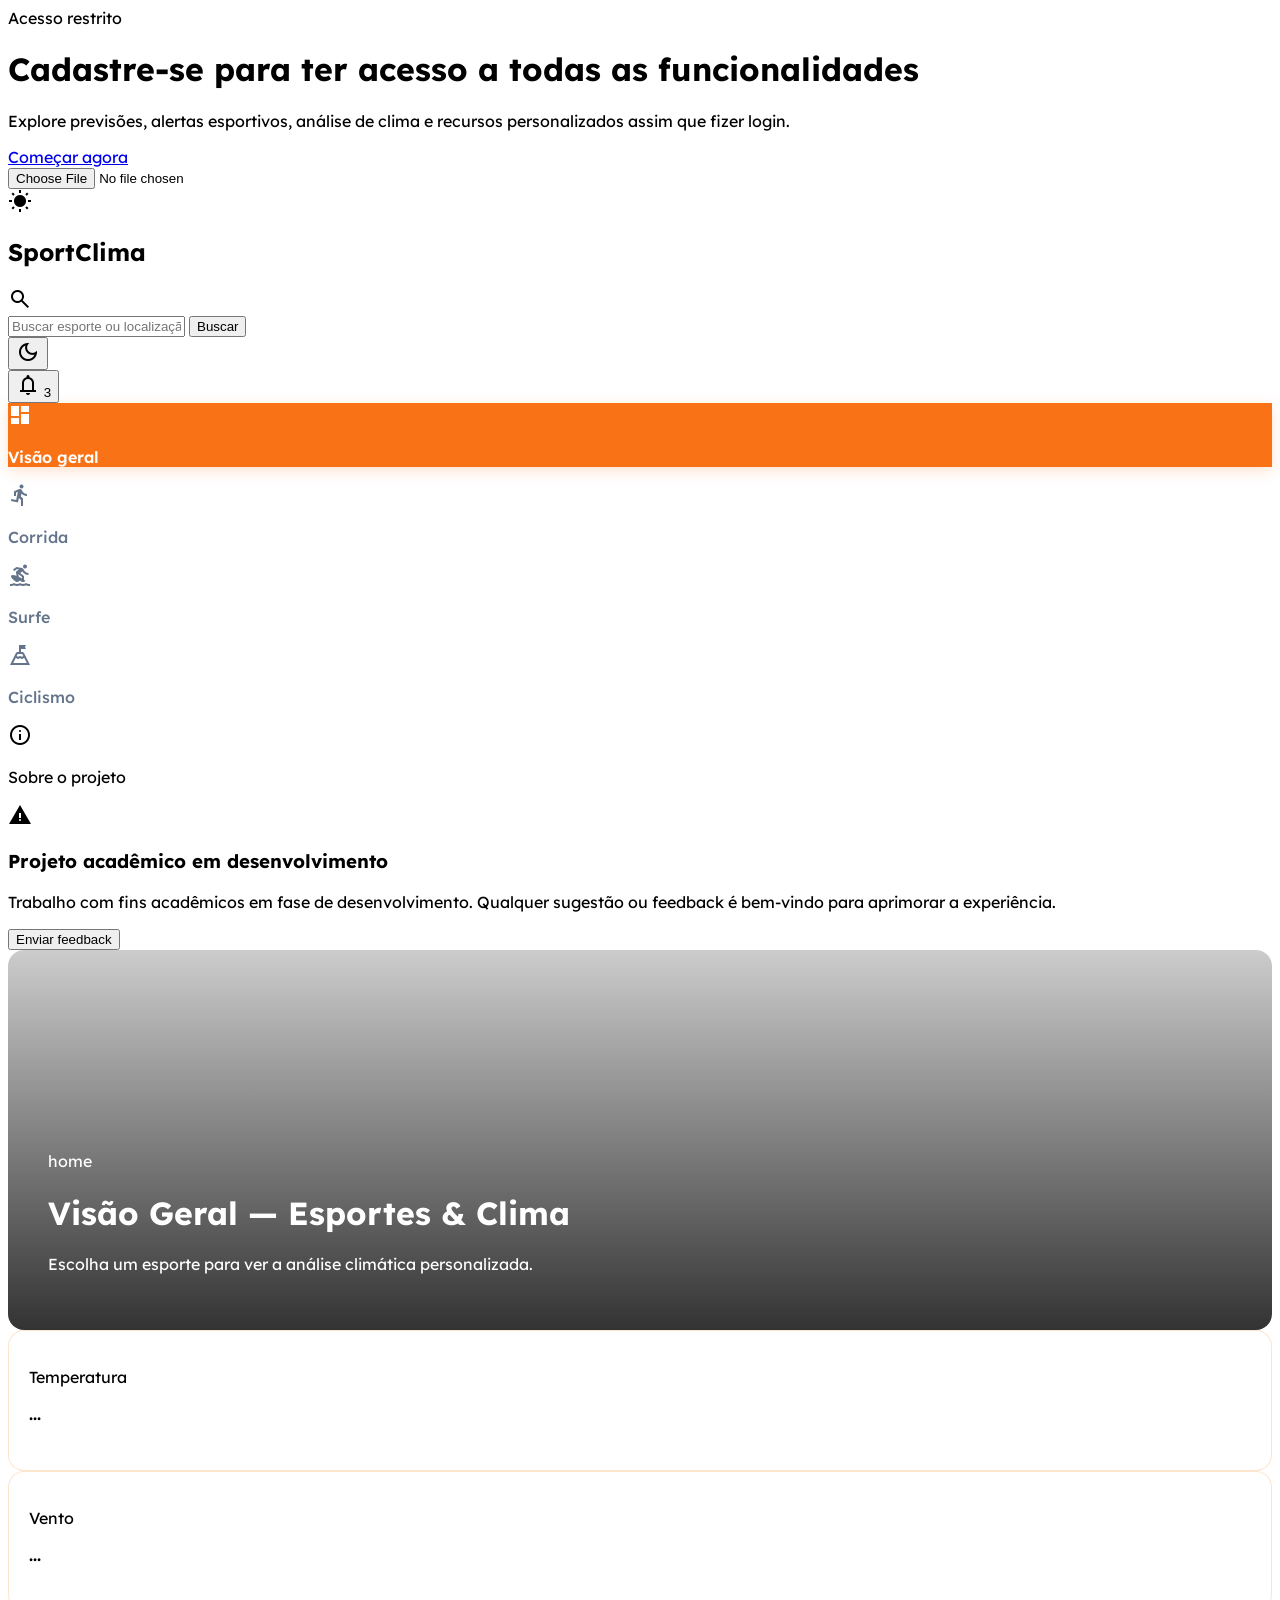
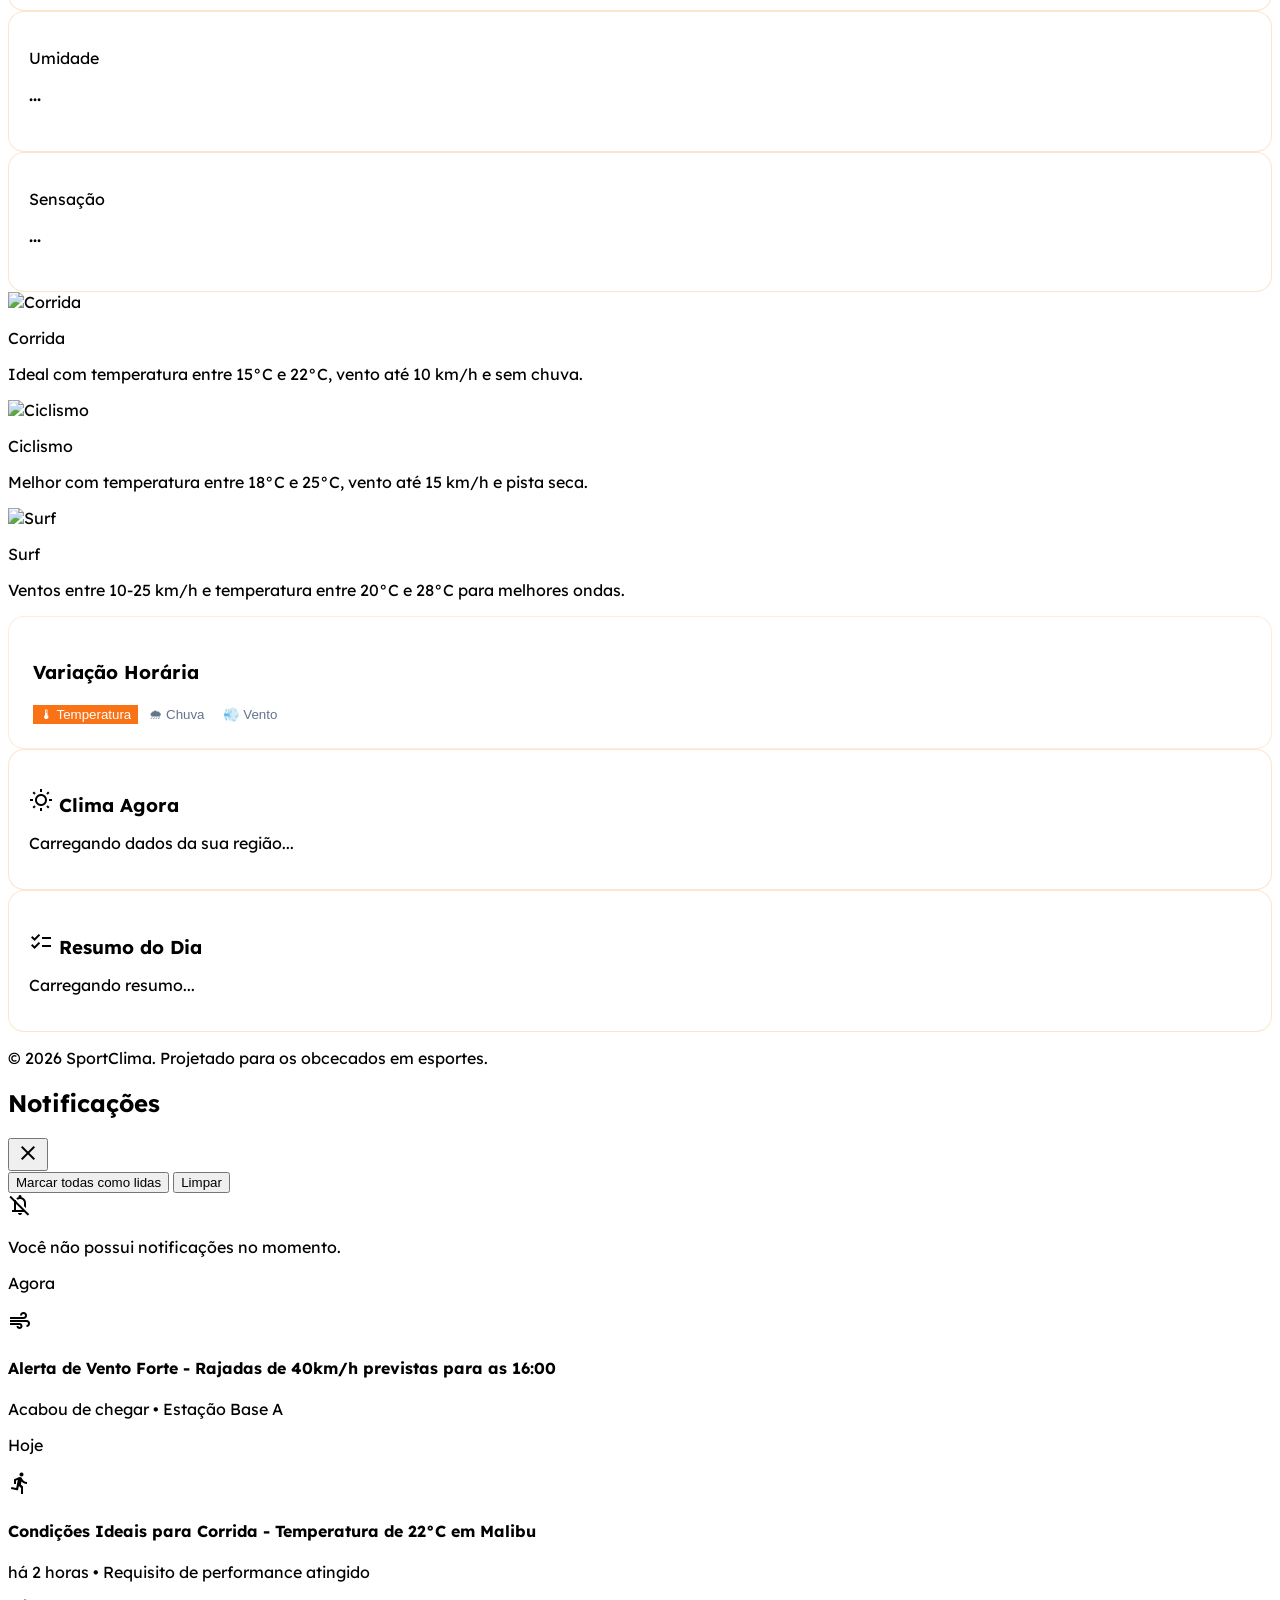
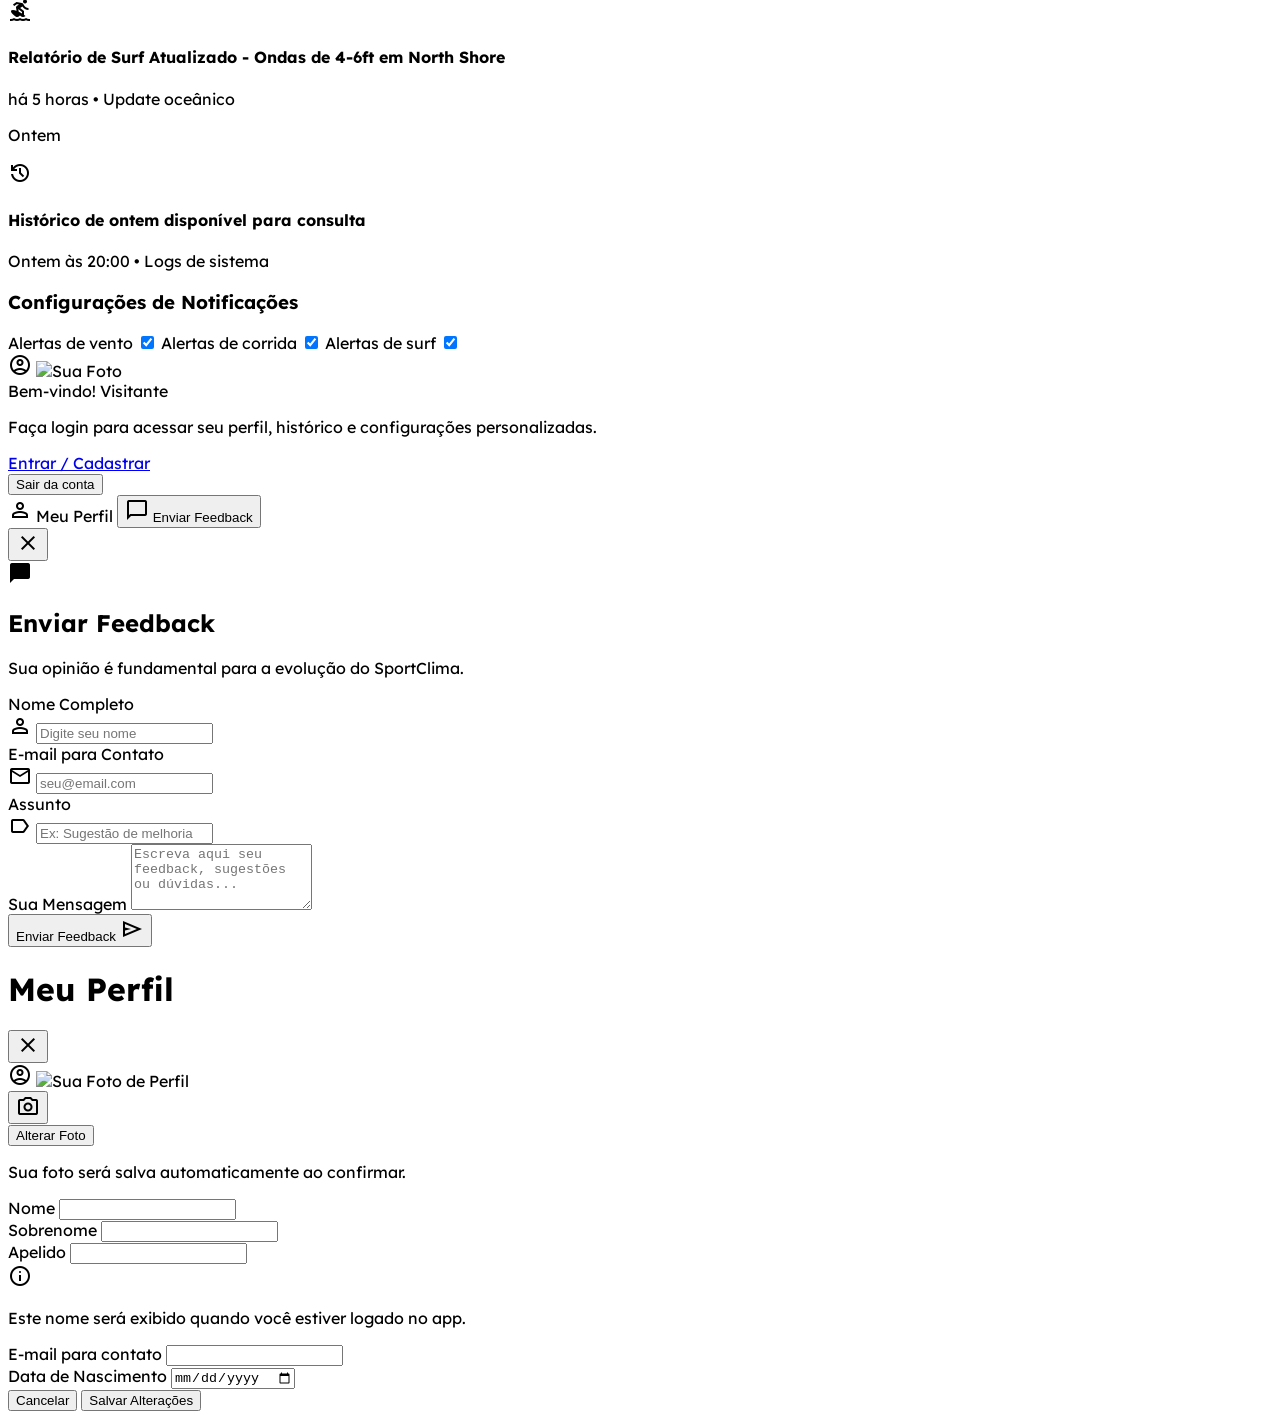
==== index.html @ f6900e20 "2.5.3 - Bug fix" ====
<!DOCTYPE html>
<html lang="pt-br">

<head>

    <!-- Favicon (best practice multi-format support) -->
    <link rel="icon" type="image/png" href="assets/favicon.png">

    <script>
        (function () {
            const savedTheme = localStorage.getItem('theme');
            if (savedTheme === 'dark') {
                document.documentElement.classList.add('dark');
                document.documentElement.classList.remove('light');
            } else {
                document.documentElement.classList.add('light');
                document.documentElement.classList.remove('dark');
            }
        })();
    </script>
    <meta charset="utf-8" />
    <meta content="width=device-width, initial-scale=1.0" name="viewport" />
    <title>Dashboard SportClima</title>

    <script src="https://cdn.tailwindcss.com?plugins=forms,container-queries"></script>
    <script type="text/javascript" src="https://cdn.jsdelivr.net/npm/@emailjs/browser@4/dist/email.min.js"></script>

    <link rel="stylesheet" href="css/styles.css">
    <link href="https://fonts.googleapis.com/css2?family=Lexend:wght@300;400;500;600;700;800&display=swap"
        rel="stylesheet" />
    <link href="https://fonts.googleapis.com/css2?family=Material+Symbols+Outlined:wght,FILL@100..700,0..1&display=swap"
        rel="stylesheet" />

    <script>
        tailwind.config = {
            darkMode: 'class',
            theme: {
                extend: {
                    colors: {
                        'primary': '#f27f0d',
                        'background': '#f8f7f5',
                        'on-background': '#241912',
                        'surface-1': '#121212',
                        'surface-2': '#1c1c1c',
                        'surface-3': '#252525',
                        'outline': '#8a7263',
                        'outline-variant': '#ddc1af',
                        'surface-container-low': '#f8f7f5',
                        'on-surface-variant': '#564335',
                    },
                    fontFamily: {
                        'lexend': ['Lexend', 'sans-serif'],
                    }
                }
            }
        }
    </script>
</head>

<body class="bg-background dark:bg-surface-1 text-slate-900 dark:text-slate-100 min-h-screen">
    <div id="loginPromptOverlay" class="hidden fixed inset-0 z-[150] flex items-center justify-center bg-slate-950/55 backdrop-blur-xl px-4 py-8">
        <div class="w-full max-w-xl rounded-[32px] border border-white/10 bg-white/90 dark:bg-slate-900/90 p-8 shadow-2xl shadow-slate-950/30 text-center backdrop-brightness-100">
            <div class="mb-4 inline-flex items-center gap-2 rounded-full bg-primary/10 text-primary px-4 py-2 text-xs uppercase tracking-[0.3em] font-bold">
                Acesso restrito
            </div>
            <h1 class="text-3xl md:text-4xl font-black text-slate-950 dark:text-white mb-4">Cadastre-se para ter acesso a todas as funcionalidades</h1>
            <p class="text-sm md:text-base text-slate-600 dark:text-slate-300 mb-8 leading-relaxed">Explore previsões, alertas esportivos, análise de clima e recursos personalizados assim que fizer login.</p>
            <a href="login.html" class="inline-flex items-center justify-center gap-2 rounded-full bg-primary px-8 py-4 text-sm font-bold text-white shadow-lg shadow-orange-500/20 hover:bg-orange-600 transition-all">Começar agora</a>
        </div>
    </div>
    <input type="file" id="inputFotoPerfil" accept="image/*" class="hidden" onchange="processarNovaFoto(this)">
    <div class="layout-container flex h-full grow flex-col">

        <header
            class="flex items-center justify-between whitespace-nowrap border-b border-primary/10 dark:border-primary/5 px-6 md:px-10 py-3 bg-background-light/80 dark:bg-surface-1/90 backdrop-blur-md sticky top-0 z-50">

            <div class="flex items-center gap-8">
                <div class="flex items-center gap-4 text-primary">
                    <div class="size-8 flex items-center justify-center bg-primary/10 dark:bg-primary/15 rounded-lg">
                        <span class="material-symbols-outlined filled">wb_sunny</span>
                    </div>
                    <h2 class="text-slate-900 dark:text-slate-100 text-lg font-bold">SportClima</h2>
                </div>
            </div>

            <div class="flex flex-1 justify-end gap-4 md:gap-6 items-center">

                <label class="hidden sm:flex flex-col min-w-40 !h-10 max-w-64 relative">
                    <div class="flex w-full flex-1 items-stretch rounded-xl h-full">
                        <div
                            class="text-primary flex bg-primary/5 dark:bg-primary/10 items-center justify-center pl-4 rounded-l-xl">
                            <span class="material-symbols-outlined text-[20px]">search</span>
                        </div>
                        <input
                            class="form-input flex w-full min-w-0 flex-1 rounded-r-xl bg-primary/5 dark:bg-primary/10 dark:text-slate-100 dark:placeholder:text-slate-500 h-full px-4 pl-2 text-sm placeholder:text-slate-400"
                           id="inputCidade" placeholder="Buscar esporte ou localização..." />
                        <button id="btnBuscarCidade" class="px-4 bg-primary text-white text-sm font-bold rounded-r-xl hover:bg-orange-600 transition-colors">
                            Buscar
                         </button>
                    </div>
                    <div id="suggestions" class="absolute top-full left-0 right-0 bg-white dark:bg-surface-1 border border-slate-200 dark:border-surface-3 rounded-xl shadow-lg mt-1 hidden z-50 max-h-60 overflow-y-auto">
                        <!-- Sugestões de cidades próximas aparecerão aqui -->
                    </div>
                </label>

                <button id="dark-mode-toggle"
                    class="p-2 rounded-full hover:bg-primary/10 dark:hover:bg-surface-3 transition-colors flex items-center justify-center"
                    aria-label="Alternar tema claro/escuro">
                    <span id="dark-icon"
                        class="material-symbols-outlined text-slate-500 dark:text-slate-400">dark_mode</span>
                </button>

                <div class="flex items-center gap-3">

                    <button id="notificationBtn"
                        class="relative p-1.5 rounded-full hover:bg-primary/10 dark:hover:bg-surface-3 transition-colors cursor-pointer">
                        <span class="material-symbols-outlined text-slate-500 dark:text-slate-400"
                            style="pointer-events:none">notifications</span>
                        <span id="notifBadge"
                            class="absolute -top-0.5 -right-0.5 flex h-4 w-4 items-center justify-center rounded-full bg-red-500 text-[10px] text-white font-bold">3</span>
                    </button>

                    <div id="profileTrigger"
                        class="bg-center bg-no-repeat aspect-square bg-cover rounded-full size-10 border-2 border-primary/20 cursor-pointer"
                        style='background-image: url("https://lh3.googleusercontent.com/aida-public/[base64]");'>
                    </div>
                </div>
            </div>
        </header>

        <main class="flex flex-1 flex-col lg:flex-row gap-6 p-4 md:p-8 max-w-[1440px] mx-auto w-full">

            <aside class="w-full lg:w-64 flex flex-col gap-6">
                <div id="sidebarMenu" class="flex flex-col gap-2">

                    <div data-sport="home"
                        class="sport-btn-sidebar flex items-center gap-3 px-3 py-2.5 rounded-xl cursor-pointer transition-all duration-300 text-slate-500 dark:text-slate-400 hover:bg-primary/10 dark:hover:bg-surface-3 group">
                        <span class="material-symbols-outlined">dashboard</span>
                        <p class="text-sm font-medium">Visão geral</p>
                    </div>

                    <div data-sport="corrida"
                        class="sport-btn-sidebar flex items-center gap-3 px-3 py-2.5 rounded-xl cursor-pointer transition-all duration-300 text-slate-500 dark:text-slate-400 hover:bg-primary/10 dark:hover:bg-surface-3 group">
                        <span class="material-symbols-outlined group-hover:text-primary">directions_run</span>
                        <p class="text-sm font-medium">Corrida</p>
                    </div>

                    <div data-sport="surf"
                        class="sport-btn-sidebar flex items-center gap-3 px-3 py-2.5 rounded-xl cursor-pointer transition-all duration-300 text-slate-500 dark:text-slate-400 hover:bg-primary/10 dark:hover:bg-surface-3 group">
                        <span class="material-symbols-outlined group-hover:text-primary">surfing</span>
                        <p class="text-sm font-medium">Surfe</p>
                    </div>

                    <div data-sport="ciclismo"
                        class="sport-btn-sidebar flex items-center gap-3 px-3 py-2.5 rounded-xl cursor-pointer transition-all duration-300 text-slate-500 dark:text-slate-400 hover:bg-primary/10 dark:hover:bg-surface-3 group">
                        <span class="material-symbols-outlined group-hover:text-primary">mountain_flag</span>
                        <p class="text-sm font-medium">Ciclismo</p>
                    </div>

                    <div class="my-1 border-t border-slate-200 dark:border-surface-3"></div>

                    <div id="sobreProjetoBtn"
                        class="sobre-btn flex items-center gap-3 px-3 py-2.5 rounded-xl cursor-pointer transition-all duration-300 text-slate-500 dark:text-slate-400 hover:bg-primary/10 dark:hover:bg-surface-3 group">
                        <span class="material-symbols-outlined group-hover:text-primary">info</span>
                        <p class="text-sm font-medium">Sobre o projeto</p>
                    </div>
                </div>

                <div
                    class="rounded-xl p-5 bg-orange-50 dark:bg-primary/5 border border-primary/20 dark:border-primary/15">
                    <div class="flex items-center gap-2 mb-3 text-primary">
                        <span class="material-symbols-outlined filled text-[20px]">warning</span>
                        <h3 class="font-bold text-sm">Projeto acadêmico em desenvolvimento</h3>
                    </div>
                    <p class="text-xs text-slate-600 dark:text-slate-400 leading-relaxed">
                        Trabalho com fins acadêmicos em fase de desenvolvimento. Qualquer sugestão ou feedback é
                        bem-vindo para aprimorar a experiência.
                    </p>
                    <button id="enviarFeedbackCardBtn"
                        class="mt-4 text-xs font-bold text-primary hover:underline">Enviar feedback</button>
                </div>
            </aside>

            <div id="spaContent" class="flex-1 flex flex-col gap-6">


            </div>

            <aside id="spaSidebarRight" class="w-full lg:w-80 flex flex-col gap-6"></aside>

        </main>

        <footer
            class="border-t border-primary/10 dark:border-primary/5 p-6 text-center text-slate-500 dark:text-slate-600 text-xs">
            <p>© 2026 SportClima. Projetado para os obcecados em esportes.</p>
        </footer>
    </div>

    <div id="notificationOverlay"
        class="fixed inset-0 bg-slate-900/20 dark:bg-black/70 backdrop-blur-sm z-[60] hidden opacity-0 transition-opacity duration-300 cursor-pointer">
    </div>

    <div id="notificationDrawer"
        class="fixed top-4 right-4 bottom-4 w-full max-w-sm bg-white dark:bg-surface-1 rounded-2xl shadow-2xl shadow-slate-900/10 dark:shadow-black/60 z-[70] transform translate-x-[120%] transition-transform duration-300 flex flex-col overflow-hidden border border-slate-100 dark:border-surface-3">

        <div class="p-6 pb-4 border-b border-slate-100 dark:border-surface-3">
            <div class="flex items-center justify-between mb-4">
                <h2 class="text-xl font-black text-slate-900 dark:text-slate-100">Notificações</h2>
                <button id="closeNotifications"
                    class="text-slate-400 hover:text-slate-600 dark:hover:text-slate-200 transition-colors p-1 rounded-lg hover:bg-slate-50 dark:hover:bg-surface-3">
                    <span class="material-symbols-outlined text-[20px]">close</span>
                </button>
            </div>
            <div class="flex items-center justify-between gap-4">
                <button id="markAllReadBtn"
                    class="flex-1 bg-orange-50 dark:bg-primary/10 text-primary text-xs font-bold py-2 rounded-xl hover:bg-orange-100 dark:hover:bg-primary/20 transition-colors">
                    Marcar todas como lidas
                </button>
                <button id="clearNotifsBtn"
                    class="text-slate-500 dark:text-slate-400 text-xs font-medium hover:text-slate-700 dark:hover:text-slate-200 transition-colors px-2">
                    Limpar
                </button>
            </div>
        </div>

        <div class="flex-1 overflow-y-auto p-6 space-y-6 hide-scrollbar">

            <div id="emptyState" class="hidden flex-col items-center justify-center h-full text-center space-y-3">
                <div class="size-16 bg-slate-50 dark:bg-surface-2 rounded-full flex items-center justify-center">
                    <span
                        class="material-symbols-outlined text-slate-300 dark:text-slate-600 text-3xl">notifications_off</span>
                </div>
                <p class="text-slate-500 dark:text-slate-500 text-sm">Você não possui notificações no momento.</p>
            </div>

            <div>
                <p class="text-[10px] font-bold text-slate-400 dark:text-slate-500 uppercase tracking-widest mb-3">Agora
                </p>
                <div
                    data-alert-type="vento"
                    class="relative bg-orange-50/50 dark:bg-orange-900/10 p-3 rounded-xl border border-orange-100 dark:border-orange-900/20 flex gap-4 cursor-pointer hover:bg-orange-50 dark:hover:bg-orange-900/15 transition-colors group">
                    <div class="absolute top-4 right-4 size-2 bg-primary rounded-full"></div>
                    <div
                        class="size-10 bg-red-100 dark:bg-red-900/30 text-red-600 rounded-xl flex items-center justify-center shrink-0">
                        <span class="material-symbols-outlined">air</span>
                    </div>
                    <div class="pr-4">
                        <h4 class="text-sm font-bold text-slate-900 dark:text-slate-100 leading-tight">Alerta de Vento
                            Forte - Rajadas de 40km/h previstas para as 16:00</h4>
                        <p class="text-xs text-slate-500 dark:text-slate-500 mt-1">Acabou de chegar • Estação Base A</p>
                    </div>
                </div>
            </div>

            <div>
                <p class="text-[10px] font-bold text-slate-400 dark:text-slate-500 uppercase tracking-widest mb-3">Hoje
                </p>
                <div class="space-y-3">
                    <div
                        data-alert-type="corrida"
                        class="p-3 rounded-xl flex gap-4 cursor-pointer hover:bg-slate-50 dark:hover:bg-surface-2 transition-colors border border-transparent">
                        <div
                            class="size-10 bg-green-100 dark:bg-green-900/30 text-green-600 rounded-xl flex items-center justify-center shrink-0">
                            <span class="material-symbols-outlined">directions_run</span>
                        </div>
                        <div>
                            <h4 class="text-sm font-semibold text-slate-900 dark:text-slate-100 leading-tight">Condições
                                Ideais para Corrida - Temperatura de 22°C em Malibu</h4>
                            <p class="text-xs text-slate-500 dark:text-slate-500 mt-1">há 2 horas • Requisito de
                                performance atingido</p>
                        </div>
                    </div>
                    <div
                        data-alert-type="surf"
                        class="p-3 rounded-xl flex gap-4 cursor-pointer hover:bg-slate-50 dark:hover:bg-surface-2 transition-colors border border-transparent">
                        <div
                            class="size-10 bg-blue-100 dark:bg-blue-900/30 text-blue-600 rounded-xl flex items-center justify-center shrink-0">
                            <span class="material-symbols-outlined">surfing</span>
                        </div>
                        <div>
                            <h4 class="text-sm font-semibold text-slate-900 dark:text-slate-100 leading-tight">Relatório
                                de Surf Atualizado - Ondas de 4-6ft em North Shore</h4>
                            <p class="text-xs text-slate-500 dark:text-slate-500 mt-1">há 5 horas • Update oceânico</p>
                        </div>
                    </div>
                </div>
            </div>

            <div>
                <p class="text-[10px] font-bold text-slate-400 dark:text-slate-500 uppercase tracking-widest mb-3">Ontem
                </p>
                <div
                    class="p-3 rounded-xl flex gap-4 cursor-pointer hover:bg-slate-50 dark:hover:bg-surface-2 transition-colors border border-transparent opacity-80">
                    <div
                        class="size-10 bg-slate-100 dark:bg-surface-3 text-slate-600 dark:text-slate-400 rounded-xl flex items-center justify-center shrink-0">
                        <span class="material-symbols-outlined">history</span>
                    </div>
                    <div>
                        <h4 class="text-sm font-medium text-slate-800 dark:text-slate-300 leading-tight">Histórico de
                            ontem disponível para consulta</h4>
                        <p class="text-xs text-slate-500 dark:text-slate-500 mt-1">Ontem às 20:00 • Logs de sistema</p>
                    </div>
                </div>
            </div>
        </div>

        <div class="p-6 border-t border-slate-100 dark:border-surface-3 bg-slate-50 dark:bg-surface-2">
            <h3 class="text-sm font-bold text-slate-900 dark:text-slate-100 mb-3">Configurações de Notificações</h3>
            <div class="space-y-3 text-sm text-slate-700 dark:text-slate-300">
                <label class="flex items-center justify-between gap-3 p-3 rounded-xl border border-slate-200 dark:border-surface-3 bg-white dark:bg-surface-1 cursor-pointer">
                    <span>Alertas de vento</span>
                    <input id="notifPrefWind" type="checkbox" class="form-checkbox h-4 w-4 text-primary rounded" />
                </label>
                <label class="flex items-center justify-between gap-3 p-3 rounded-xl border border-slate-200 dark:border-surface-3 bg-white dark:bg-surface-1 cursor-pointer">
                    <span>Alertas de corrida</span>
                    <input id="notifPrefRunning" type="checkbox" class="form-checkbox h-4 w-4 text-primary rounded" />
                </label>
                <label class="flex items-center justify-between gap-3 p-3 rounded-xl border border-slate-200 dark:border-surface-3 bg-white dark:bg-surface-1 cursor-pointer">
                    <span>Alertas de surf</span>
                    <input id="notifPrefSurf" type="checkbox" class="form-checkbox h-4 w-4 text-primary rounded" />
                </label>
            </div>
        </div>
    </div>

    <div id="profileMenu"
        class="hidden fixed top-16 right-6 w-72 bg-white dark:bg-surface-1 rounded-xl shadow-[0_20px_50px_rgba(242,127,13,0.15)] dark:shadow-[0_20px_50px_rgba(0,0,0,0.5)] border border-stone-100 dark:border-surface-3 overflow-hidden z-[100] font-lexend">
        <div class="p-5 border-b border-stone-50 dark:border-surface-3 bg-stone-50/50 dark:bg-surface-2">
            <div class="flex items-center gap-4">
                <div id="menuAvatarBtn"
                    class="h-12 w-12 rounded-xl flex items-center justify-center bg-avatar-bg dark:bg-primary/10 overflow-hidden">
                    <span id="placeholderFotoPequena"
                        class="material-symbols-outlined text-3xl text-primary">account_circle</span>
                    <img id="fotoPerfilPequena" src="" alt="Sua Foto" class="hidden w-full h-full object-cover">
                </div>
                <div class="flex flex-col text-left">
                    <span id="profileUserName"
                        class="text-on-background dark:text-slate-100 font-bold text-sm tracking-tight">Bem-vindo!</span>
                    <span id="profileUserEmail"
                        class="text-slate-500 dark:text-slate-400 text-xs">Visitante</span>
                </div>
            </div>
        </div>

        <div id="profileLoginPrompt"
            class="px-5 py-3 bg-orange-50/30 dark:bg-primary/5 border-b border-stone-50 dark:border-surface-3">
            <p class="text-xs text-slate-600 dark:text-slate-400 leading-relaxed text-left">Faça login para acessar seu
                perfil, histórico e configurações personalizadas.</p>
        </div>

        <nav class="py-2">
            <div id="profileLoginLink" class="px-5 py-3 text-center">
                <a href="login.html"
                    class="w-full bg-primary text-white py-2.5 rounded-lg text-sm font-bold shadow-lg shadow-orange-500/20 hover:bg-orange-600 transition-colors block">
                    Entrar / Cadastrar
                </a>
            </div>

            <div id="profileLogoutLink" class="px-5 py-3 text-center hidden">
                <button id="profileLogoutBtn"
                    class="w-full bg-slate-100 dark:bg-surface-3 text-slate-700 dark:text-slate-300 py-2.5 rounded-lg text-sm font-bold hover:bg-red-50 hover:text-red-600 dark:hover:bg-red-900/20 dark:hover:text-red-400 transition-colors">
                    Sair da conta
                </button>
            </div>

            <a class="flex items-center gap-3 px-5 py-3 text-slate-600 dark:text-slate-400 hover:bg-orange-50 dark:hover:bg-surface-2 hover:text-primary transition-colors group cursor-pointer"
                onclick="abrirModalPerfil()">
                <span class="material-symbols-outlined text-[20px]">person</span>
                <span class="text-sm font-medium">Meu Perfil</span>
            </a>

            <button id="feedbackMenuBtn"
                class="w-full flex items-center gap-3 px-5 py-3 text-slate-600 dark:text-slate-400 hover:bg-orange-50 dark:hover:bg-surface-2 hover:text-primary transition-colors group">
                <span class="material-symbols-outlined text-[20px]">chat_bubble</span>
                <span class="text-sm font-medium">Enviar Feedback</span>
            </button>
        </nav>
        <div class="h-1 w-full bg-gradient-to-r from-orange-500 via-orange-600 to-orange-400"></div>
    </div>

    <div id="feedbackModal" class="modal-overlay hidden fixed inset-0 z-[200] flex items-center justify-center px-4
               bg-slate-900/40 dark:bg-black/70 backdrop-blur-sm">

        <div class="modal-card bg-white dark:bg-surface-1
                    w-full max-w-lg rounded-2xl overflow-hidden
                    shadow-2xl shadow-primary/15 dark:shadow-black/60
                    border border-orange-100 dark:border-surface-3
                    scale-95 transition-transform duration-300">

            <div class="p-7 pb-5 border-b border-slate-100 dark:border-surface-3 relative">
                <button id="closeFeedbackModal"
                    class="absolute top-5 right-5 p-1.5 rounded-full hover:bg-slate-100 dark:hover:bg-surface-3 text-slate-400 dark:text-slate-500 transition-colors">
                    <span class="material-symbols-outlined text-[20px]">close</span>
                </button>
                <div class="flex flex-col items-center text-center">
                    <div
                        class="size-12 rounded-full bg-primary/10 dark:bg-primary/15 flex items-center justify-center mb-4">
                        <span class="material-symbols-outlined filled text-primary text-[24px]">chat_bubble</span>
                    </div>
                    <h2 class="text-xl font-black text-slate-900 dark:text-slate-100 tracking-tight mb-1">Enviar
                        Feedback</h2>
                    <p class="text-sm text-slate-500 dark:text-slate-400 leading-relaxed max-w-sm">
                        Sua opinião é fundamental para a evolução do SportClima.
                    </p>
                </div>
            </div>

            <form method="post" id="formFeedback">
                <div class="p-7 pt-5 space-y-4 overflow-y-auto max-h-[60vh] hide-scrollbar">

                    <div>
                        <label
                            class="block text-[10px] font-bold text-slate-400 dark:text-slate-500 uppercase tracking-widest mb-2 ml-1">Nome
                            Completo</label>
                        <div class="relative">
                            <span
                                class="absolute left-4 top-1/2 -translate-y-1/2 material-symbols-outlined text-slate-400 dark:text-slate-500 text-[20px]">person</span>
                            <input id="feedbackNome" type="text" name="nome" placeholder="Digite seu nome" class="form-input w-full pl-11 pr-4 py-3
                                   bg-slate-50 dark:bg-surface-2
                                   border border-slate-200 dark:border-surface-3
                                   rounded-xl text-sm
                                   text-slate-800 dark:text-slate-100
                                   placeholder:text-slate-400 dark:placeholder:text-slate-600
                                   focus:border-primary dark:focus:border-primary
                                   focus:bg-white dark:focus:bg-surface-2
                                   transition-colors" />
                        </div>
                    </div>

                    <div>
                        <label
                            class="block text-[10px] font-bold text-slate-400 dark:text-slate-500 uppercase tracking-widest mb-2 ml-1">E-mail
                            para Contato</label>
                        <div class="relative">
                            <span
                                class="absolute left-4 top-1/2 -translate-y-1/2 material-symbols-outlined text-slate-400 dark:text-slate-500 text-[20px]">mail</span>
                            <input id="feedbackEmail" type="email" name="email" placeholder="seu@email.com" class="form-input w-full pl-11 pr-4 py-3
                                   bg-slate-50 dark:bg-surface-2
                                   border border-slate-200 dark:border-surface-3
                                   rounded-xl text-sm
                                   text-slate-800 dark:text-slate-100
                                   placeholder:text-slate-400 dark:placeholder:text-slate-600
                                   focus:border-primary dark:focus:border-primary
                                   focus:bg-white dark:focus:bg-surface-2
                                   transition-colors" />
                        </div>
                    </div>

                    <div>
                        <label
                            class="block text-[10px] font-bold text-slate-400 dark:text-slate-500 uppercase tracking-widest mb-2 ml-1">Assunto</label>
                        <div class="relative">
                            <span
                                class="absolute left-4 top-1/2 -translate-y-1/2 material-symbols-outlined text-slate-400 dark:text-slate-500 text-[20px]">label</span>
                            <input id="feedbackAssunto" type="text" name="assunto" placeholder="Ex: Sugestão de melhoria" class="form-input w-full pl-11 pr-4 py-3
                                   bg-slate-50 dark:bg-surface-2
                                   border border-slate-200 dark:border-surface-3
                                   rounded-xl text-sm
                                   text-slate-800 dark:text-slate-100
                                   placeholder:text-slate-400 dark:placeholder:text-slate-600
                                   focus:border-primary dark:focus:border-primary
                                   focus:bg-white dark:focus:bg-surface-2
                                   transition-colors" />
                        </div>
                    </div>

                    <div>
                        <label
                            class="block text-[10px] font-bold text-slate-400 dark:text-slate-500 uppercase tracking-widest mb-2 ml-1">Sua
                            Mensagem</label>
                        <textarea id="feedbackMensagem" rows="4"
                            placeholder="Escreva aqui seu feedback, sugestões ou dúvidas..." class="form-input w-full px-4 py-3 resize-none
                               bg-slate-50 dark:bg-surface-2
                               border border-slate-200 dark:border-surface-3
                               rounded-xl text-sm
                               text-slate-800 dark:text-slate-100
                               placeholder:text-slate-400 dark:placeholder:text-slate-600
                               focus:border-primary dark:focus:border-primary
                               focus:bg-white dark:focus:bg-surface-2
                               transition-colors"></textarea>
                    </div>

                    <button id="feedbackSubmitBtn" type="submit" class="w-full py-3.5 bg-primary hover:bg-orange-600 active:scale-[0.98]
                           text-white font-bold rounded-xl
                           shadow-lg shadow-primary/20
                           transition-all duration-200
                           flex items-center justify-center gap-2 group">
                        <span>Enviar Feedback</span>
                        <span
                            class="material-symbols-outlined text-[18px] group-hover:translate-x-1 transition-transform">send</span>
                    </button>
                </div>
            </form>
        </div>
    </div>

    <div id="modalPerfil"
        class="hidden fixed inset-0 z-[200] flex items-center justify-center p-4 bg-black/40 backdrop-blur-sm font-lexend">
        <div class="bg-white w-full max-w-2xl rounded-2xl shadow-2xl overflow-hidden flex flex-col max-h-[90vh]">
            <header class="flex justify-between items-center px-8 py-6 border-b border-gray-100">
                <h1 class="text-2xl font-bold text-on-background">Meu Perfil</h1>
                <button onclick="fecharModal()"
                    class="text-gray-400 hover:bg-gray-100 p-2 rounded-full transition-colors">
                    <span class="material-symbols-outlined">close</span>
                </button>
            </header>

            <div class="flex-1 overflow-y-auto px-8 py-8 space-y-8">
                <div class="flex flex-col items-center gap-4">
                    <div class="relative group">
                        <div
                            class="w-32 h-32 rounded-full border-4 border-avatar-bg flex items-center justify-center bg-white shadow-inner overflow-hidden">
                            <span id="placeholderFotoGrande"
                                class="material-symbols-outlined text-7xl text-primary">account_circle</span>
                            <img id="fotoPerfilGrande" src="" alt="Sua Foto de Perfil"
                                class="hidden w-full h-full object-cover">
                        </div>
                        <button onclick="document.getElementById('inputFotoPerfil').click()"
                            class="absolute bottom-0 right-0 bg-primary text-white p-2.5 rounded-full shadow-lg border-4 border-white hover:scale-110 active:scale-95 transition-all flex items-center justify-center">
                            <span class="material-symbols-outlined text-[20px]">photo_camera</span>
                        </button>
                    </div>
                    <div class="text-center">
                        <button onclick="document.getElementById('inputFotoPerfil').click()"
                            class="text-primary font-bold text-sm hover:underline">Alterar Foto</button>
                        <p class="text-slate-400 text-[11px] mt-1">Sua foto será salva automaticamente ao confirmar.</p>
                    </div>
                </div>
                <form class="grid grid-cols-1 md:grid-cols-2 gap-6 text-left" onsubmit="event.preventDefault()">
                    <div class="flex flex-col gap-2">
                        <label class="text-sm font-bold text-on-background ml-1">Nome</label>
                        <input
                            class="w-full px-4 py-3 rounded-xl bg-surface-low border-none focus:ring-2 focus:ring-primary text-slate-600"
                            type="text" id="modalNome">
                    </div>
                    <div class="flex flex-col gap-2">
                        <label class="text-sm font-bold text-on-background ml-1">Sobrenome</label>
                        <input
                            class="w-full px-4 py-3 rounded-xl bg-surface-low border-none focus:ring-2 focus:ring-primary text-slate-600"
                            type="text" id="modalSobrenome">
                    </div>
                    <div class="flex flex-col gap-2 md:col-span-2">
                        <label class="text-sm font-bold text-on-background ml-1">Apelido</label>
                        <input
                            class="w-full px-4 py-3 rounded-xl bg-surface-low border-none focus:ring-2 focus:ring-primary text-slate-600"
                            type="text" id="modalApelido">
                        <div class="flex items-center gap-2 mt-1 px-3 py-2 bg-orange-50 rounded-lg">
                            <span class="material-symbols-outlined text-orange-600 text-[16px]">info</span>
                            <p class="text-[11px] text-orange-700 font-medium">Este nome será exibido quando você
                                estiver logado no app.</p>
                        </div>
                    </div>
                    <div class="flex flex-col gap-2 md:col-span-2">
                        <label class="text-sm font-bold text-on-background ml-1">E-mail para contato</label>
                        <input
                            class="w-full px-4 py-3 rounded-xl bg-surface-low border-none focus:ring-2 focus:ring-primary text-slate-600"
                            type="email" id="modalEmail" readonly>
                    </div>
                    <div class="flex flex-col gap-2 md:col-span-2">
                        <label class="text-sm font-bold text-on-background ml-1">Data de Nascimento</label>
                        <input
                            class="w-full px-4 py-3 rounded-xl bg-surface-low border-none focus:ring-2 focus:ring-primary text-slate-600"
                            type="date" id="modalDataNascimento">
                    </div>
                </form>
            </div>

            <footer class="px-8 py-6 bg-slate-50 border-t border-slate-100 flex justify-end gap-3">
                <button onclick="fecharModal()"
                    class="px-6 py-2 rounded-xl font-bold text-slate-400 hover:bg-slate-200 transition-colors">Cancelar</button>
                <button
                    class="px-8 py-2 rounded-xl font-bold bg-primary text-white shadow-lg shadow-orange-500/20 hover:bg-orange-600 active:scale-95 transition-all" onclick="salvarAlteracoesPerfil()">Salvar
                    Alterações</button>
            </footer>
        </div>
    </div>
    <script src="config.js"></script>
    <script src="js/script.js"></script>

</body>

</html>
---- css/styles.css ----
/* ============================================================= */
/* sportclima — styles.css                                        */
/* estilos base + dark mode oled + aba "sobre o projeto"          */
/* ============================================================= */


/* ----------------------------------------------------------- */
/* variáveis de cor — light e dark                             */
/* ----------------------------------------------------------- */
:root {
    --primary:          #f27f0d;
    --bg-light:         #f8f7f5;
    --bg-dark:          #0a0a0a;
    --surface-1:        #121212;
    --surface-2:        #1c1c1c;
    --surface-3:        #252525;
    --text-primary:     #0f172a;
    --text-secondary:   #64748b;
    --text-dark:        #f1f5f9;
    --text-dark-muted:  #71717a;
    --border-light:     rgba(242, 127, 13, 0.12);
    --border-dark:      rgba(242, 127, 13, 0.06);
}


/* ----------------------------------------------------------- */
/* base global: fonte e transições suaves de tema              */
/* ----------------------------------------------------------- */
body {
    font-family: 'Lexend', sans-serif;
}

/* transição global para mudanças de cor ao alternar o tema */
*, *::before, *::after {
    transition: background-color 0.25s ease, color 0.2s ease, border-color 0.25s ease, box-shadow 0.25s ease;
}

/* material symbols: configuração padrão */
.material-symbols-outlined {
    font-variation-settings: 'FILL' 0, 'wght' 400, 'GRAD' 0, 'opsz' 24;
}

/* variante preenchida para ícones de destaque */
.filled {
    font-variation-settings: 'FILL' 1;
}


/* ----------------------------------------------------------- */
/* botões da spa — sidebar de esportes                         */
/* ----------------------------------------------------------- */
/* ----------------------------------------------------------- */
/* botões da spa — sidebar de esportes                         */
/* ----------------------------------------------------------- */
.sport-btn,
.sport-btn-sidebar {
    transition: 0.25s all ease;
    cursor: pointer;
}

/* estado ativo: fundo laranja + texto e ícone brancos */
.sport-btn-sidebar.sidebar-active {
    background-color: #f97316 !important;
    color: white !important;
    box-shadow: 0 4px 14px rgba(249, 115, 22, 0.2);
}

.sport-btn-sidebar.sidebar-active .material-symbols-outlined {
    color: white !important;
    font-variation-settings: 'FILL' 1;
}

.sport-btn-sidebar.sidebar-active p {
    color: white !important;
    font-weight: 600;
}

/* estado inativo: texto cinza padrão (tema claro e escuro) */
.sport-btn-sidebar:not(.sidebar-active) {
    background-color: transparent !important;
    color: #64748b;  /* slate-500 */
}

.dark .sport-btn-sidebar:not(.sidebar-active) {
    color: #94a3b8;  /* slate-400 */
}

.sport-btn-sidebar:not(.sidebar-active) .material-symbols-outlined {
    color: inherit !important;
    font-variation-settings: 'FILL' 0, 'wght' 400, 'GRAD' 0, 'opsz' 24;
}

.sport-btn-sidebar:not(.sidebar-active) p {
    color: inherit !important;
    font-weight: 500;
}


/* ----------------------------------------------------------- */
/* botão "sobre o projeto" — estado ativo                      */
/* ----------------------------------------------------------- */
.sobre-btn {
    transition: 0.25s all ease;
    cursor: pointer;
}

/* destaque laranja quando a aba está aberta */
.sobre-btn-active {
    background-color: #f97316 !important;
    color: white !important;
    box-shadow: 0 4px 14px rgba(249, 115, 22, 0.3);
}

.sobre-btn-active .material-symbols-outlined {
    color: white !important;
    font-variation-settings: 'FILL' 1;
}

.sobre-btn-active p {
    color: white !important;
    font-weight: 600;
}


/* ----------------------------------------------------------- */
/* hero da spa: imagem de fundo com texto sobreposto           */
/* ----------------------------------------------------------- */
.spa-hero {
    position: relative;
    overflow: hidden;
    border-radius: 1rem;
    min-height: 300px;
    padding: 40px;
    display: flex;
    flex-direction: column;
    justify-content: flex-end;
}

.spa-hero-bg {
    position: absolute;
    inset: 0;
    background-size: cover;
    background-position: center;
    transition: transform 0.7s ease;
}

.spa-hero:hover .spa-hero-bg {
    transform: scale(1.05);
}

.spa-hero-content {
    position: relative;
    z-index: 10;
    color: white;
    max-width: 600px;
}


/* ----------------------------------------------------------- */
/* cartões de métricas climáticas                             */
/* ----------------------------------------------------------- */
.metric-card {
    background: white;
    border: 1px solid rgba(242, 127, 13, 0.2);
    border-radius: 1rem;
    padding: 20px;
    transition: box-shadow .25s ease;
}

.metric-card:hover {
    box-shadow: 0 4px 12px rgba(242, 127, 13, 0.15);
}

.dark .metric-card {
    background: var(--surface-2);
    border-color: rgba(242, 127, 13, 0.12);
}

.dark .metric-card:hover {
    box-shadow: 0 4px 20px rgba(0, 0, 0, 0.6), 0 0 0 1px rgba(242, 127, 13, 0.15);
}


/* ----------------------------------------------------------- */
/* gráfico de variação horária                                 */
/* ----------------------------------------------------------- */
.chart-container {
    background: white;
    border-radius: 1rem;
    border: 1px solid rgba(242, 127, 13, 0.15);
    padding: 24px;
}

.dark .chart-container {
    background: var(--surface-2);
    border-color: rgba(242, 127, 13, 0.1);
}

.chart-bar {
    height: 120px;
    width: 20px;
    border-radius: 8px;
    background: linear-gradient(to top, #f27f0d, #ffb266);
    display: inline-block;
    margin: 0 6px;
}

.dark .chart-bar {
    background: linear-gradient(to top, #f27f0d, #ffcc99);
    box-shadow: 0 0 8px rgba(242, 127, 13, 0.3);
}


/* ----------------------------------------------------------- */
/* caixas de mapa com ping animado                             */
/* ----------------------------------------------------------- */
.map-box {
    height: 180px;
    background-size: cover;
    background-position: center;
    border-radius: 1rem;
    position: relative;
    overflow: hidden;
    border: 1px solid rgba(242, 127, 13, 0.25);
}

.map-overlay {
    position: absolute;
    inset: 0;
    background: rgba(242, 127, 13, 0.15);
    display: flex;
    align-items: center;
    justify-content: center;
}

.map-ping {
    width: 14px;
    height: 14px;
    border-radius: 999px;
    background: #f27f0d;
    border: 2px solid white;
    animation: pingAnim 1.2s infinite;
}

@keyframes pingAnim {
    0%   { transform: scale(1);   opacity: 1; }
    100% { transform: scale(2.5); opacity: 0; }
}


/* ----------------------------------------------------------- */
/* card da sidebar direita com horários ideais                 */
/* ----------------------------------------------------------- */
.spa-sidebar-card {
    background: white;
    border-radius: 1rem;
    border: 1px solid rgba(242, 127, 13, 0.2);
    padding: 20px;
}

.spa-sidebar-card h3 {
    font-weight: 700;
    margin-bottom: 12px;
}

.dark .spa-sidebar-card {
    background: var(--surface-2);
    border-color: rgba(242, 127, 13, 0.12);
}


/* ----------------------------------------------------------- */
/* campo de busca — foco com borda laranja                     */
/* ----------------------------------------------------------- */
input.form-input:focus {
    outline: none;
    border: 1px solid #f27f0d;
    background-color: white;
}

.dark input.form-input:focus {
    background-color: var(--surface-2);
    border-color: #f27f0d;
}


/* ----------------------------------------------------------- */
/* painel de notificações — scrollbar invisível                */
/* ----------------------------------------------------------- */
.hide-scrollbar::-webkit-scrollbar {
    display: none;
}

.hide-scrollbar {
    -ms-overflow-style: none;
    scrollbar-width: none;
}


/* ----------------------------------------------------------- */
/* animação de entrada do menu de perfil                       */
/* ----------------------------------------------------------- */
@keyframes profileFadeIn {
    from { opacity: 0; transform: translateY(-10px); }
    to   { opacity: 1; transform: translateY(0);     }
}

#profileMenu {
    z-index: 9999;
}

#profileMenu.active {
    display: block !important;
}


/* ----------------------------------------------------------- */
/* aba "sobre o projeto" — card das criadoras                  */
/* ----------------------------------------------------------- */

/* animação de entrada suave dos cards */
@keyframes cardFadeIn {
    from { opacity: 0; transform: translateY(16px); }
    to   { opacity: 1; transform: translateY(0);    }
}

.sobre-creator-card {
    animation: cardFadeIn 0.4s ease both;
}

/* delay escalonado para os três cards */
.sobre-creator-card:nth-child(1) { animation-delay: 0.05s; }
.sobre-creator-card:nth-child(2) { animation-delay: 0.15s; }
.sobre-creator-card:nth-child(3) { animation-delay: 0.25s; }

/* placeholder da foto: anel laranja pulsante */
.sobre-foto-placeholder {
    position: relative;
}

.sobre-foto-placeholder::after {
    content: '';
    position: absolute;
    inset: -3px;
    border-radius: 9999px;
    border: 2px dashed rgba(242, 127, 13, 0.3);
    animation: rotateDash 12s linear infinite;
}

@keyframes rotateDash {
    from { transform: rotate(0deg); }
    to   { transform: rotate(360deg); }
}

/* remove a animação do anel quando há foto real */
.sobre-foto-placeholder:has(img)::after {
    display: none;
}


/* ----------------------------------------------------------- */
/* dark mode — overrides globais para o esquema oled           */
/* ----------------------------------------------------------- */

/* fundo principal totalmente preto */
.dark body {
    background-color: var(--bg-dark) !important;
    color: var(--text-dark) !important;
}

/* superfícies elevadas usam cinza escuro, não preto puro */
.dark .bg-white {
    background-color: var(--surface-1) !important;
}

/* textos secundários com opacidade adequada no escuro */
.dark .text-slate-600 { color: #a1a1aa !important; }
.dark .text-slate-500 { color: #71717a !important; }
.dark .text-slate-400 { color: #52525b !important; }

/* bordas sutis no modo escuro */
.dark .border-slate-100 { border-color: var(--surface-3) !important; }
.dark .border-stone-100 { border-color: var(--surface-3) !important; }

/* blocos com fundo stone ou orange no escuro */
.dark .bg-stone-50\/50   { background-color: var(--surface-2) !important; }
.dark .bg-orange-50\/30  { background-color: rgba(242, 127, 13, 0.04) !important; }

/* hover em listas e menus no modo escuro */
.dark .hover\:bg-slate-50:hover  { background-color: var(--surface-2) !important; }
.dark .hover\:bg-orange-50:hover { background-color: rgba(242, 127, 13, 0.08) !important; }

/* badge de notificação: animação de pop ao aparecer */
#notifBadge {
    animation: badgePop 0.35s cubic-bezier(0.34, 1.56, 0.64, 1);
}

@keyframes badgePop {
    0%   { transform: scale(0); opacity: 0; }
    100% { transform: scale(1); opacity: 1; }
}


/* ----------------------------------------------------------- */
/* modais: alerta de segurança e feedback                      */
/* ----------------------------------------------------------- */

/* overlay oculto por padrão via classe hidden do Tailwind     */
/* .modal-open remove o hidden e exibe com animação            */
.modal-overlay.modal-open {
    display: flex !important;
}

/* animação de entrada do card */
@keyframes modalCardIn {
    from { opacity: 0; transform: scale(0.93) translateY(12px); }
    to   { opacity: 1; transform: scale(1)    translateY(0);     }
}

.modal-overlay.modal-open .modal-card {
    animation: modalCardIn 0.28s cubic-bezier(0.34, 1.3, 0.64, 1) both;
}

/* animação de entrada do overlay */
@keyframes modalOverlayIn {
    from { opacity: 0; }
    to   { opacity: 1; }
}

.modal-overlay.modal-open {
    animation: modalOverlayIn 0.2s ease both;
}

/* cards de métrica dentro do modal de alerta */
.alerta-metric-card {
    transition: box-shadow 0.2s ease;
}

.alerta-metric-card:hover {
    box-shadow: 0 2px 10px rgba(242, 127, 13, 0.12);
}

.dark .alerta-metric-card:hover {
    box-shadow: 0 2px 12px rgba(0, 0, 0, 0.5);
}

/* impede scroll do body enquanto modal está aberto */
body.modal-lock {
    overflow: hidden;
}

.chart-tab-btn {
    background: transparent;
    color: var(--color-slate-500, #64748b);
    border: 1px solid transparent;
}
.active-chart-tab {
    background-color: var(--color-primary, #f97316);
    color: white;
    border-color: transparent;
}
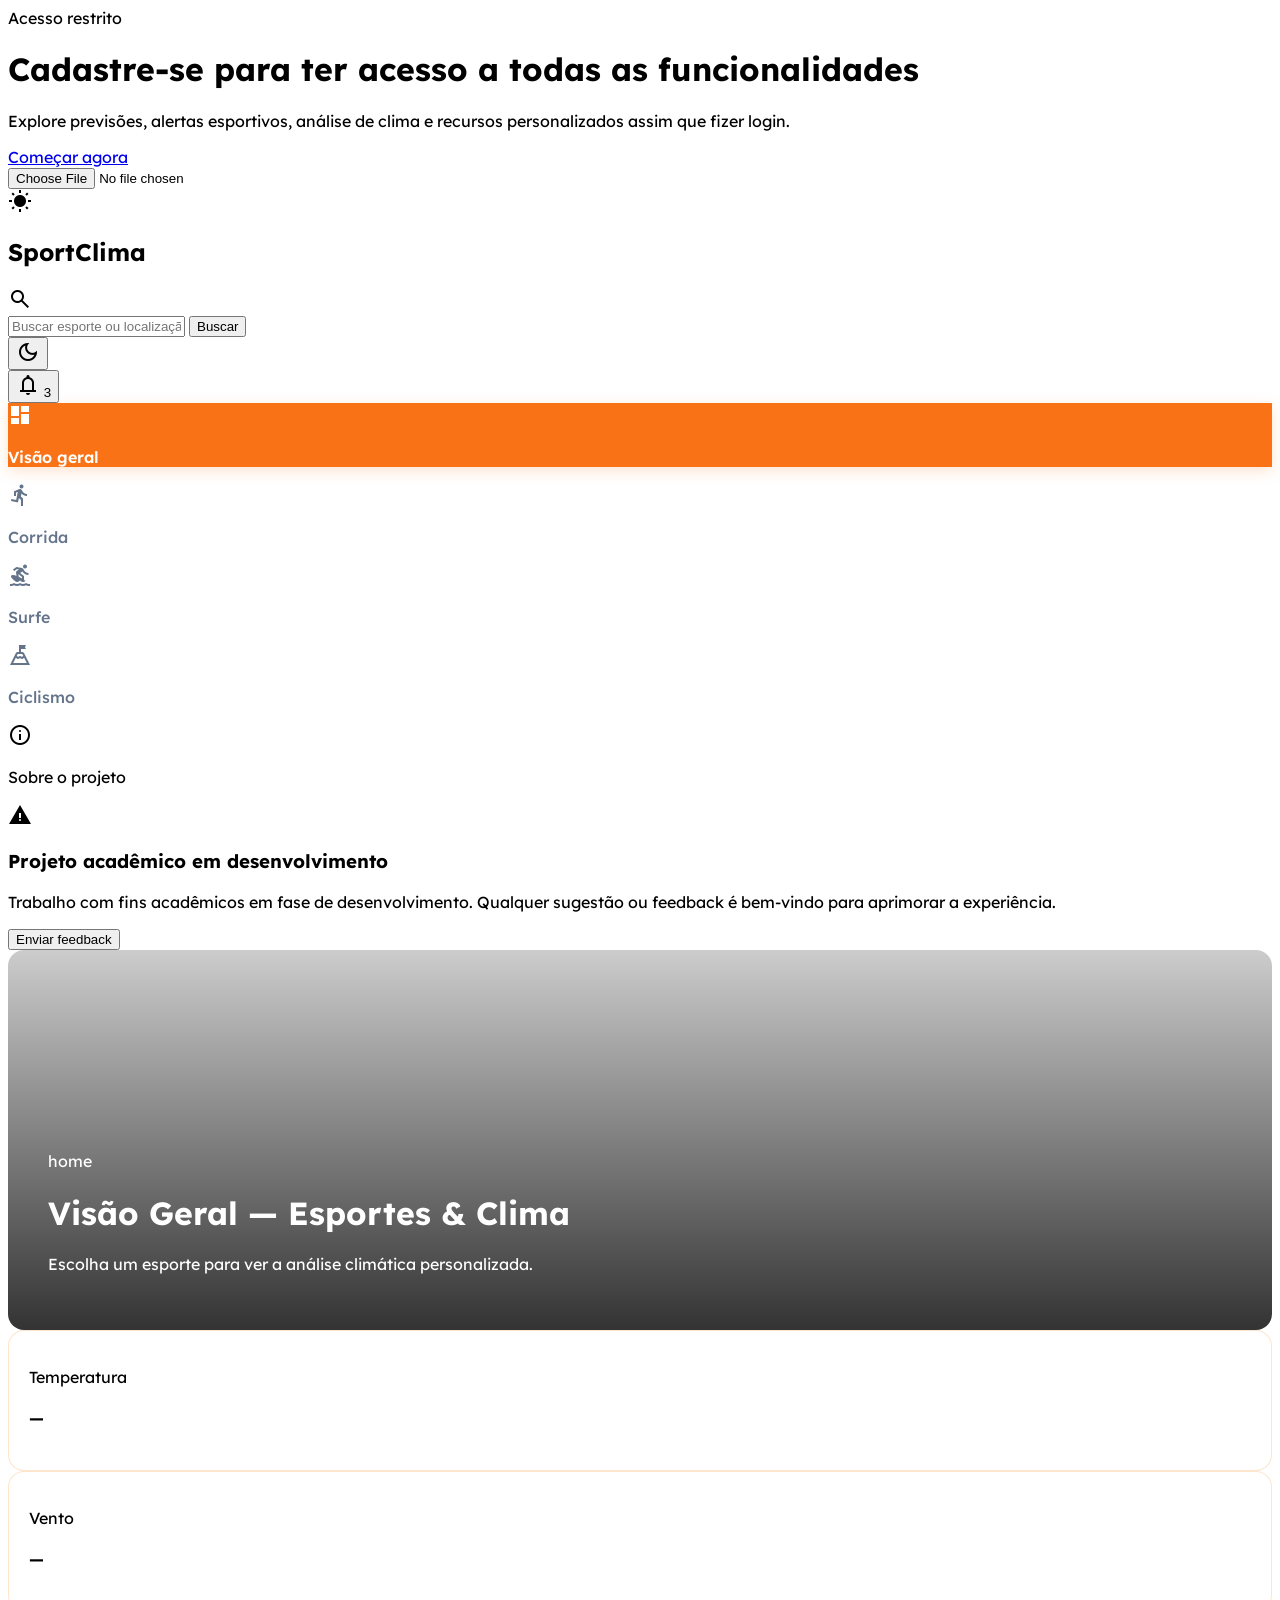
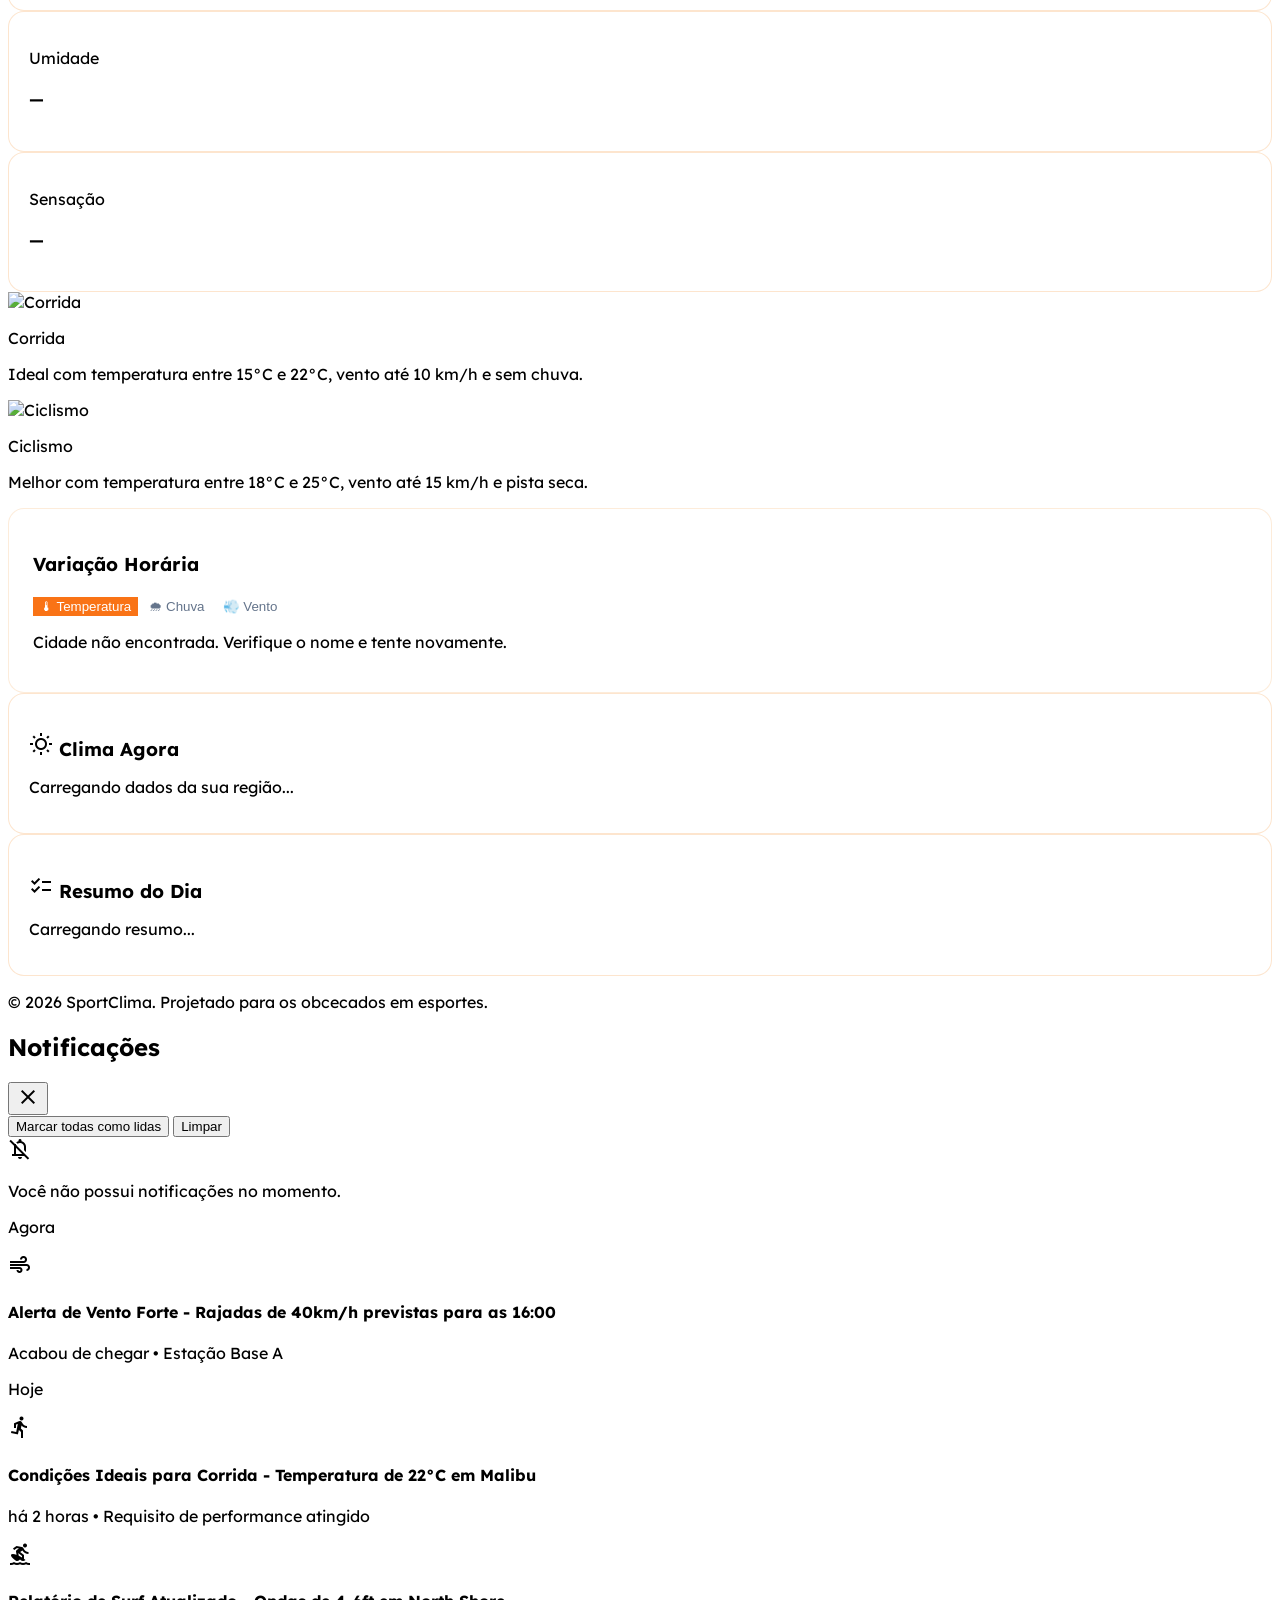
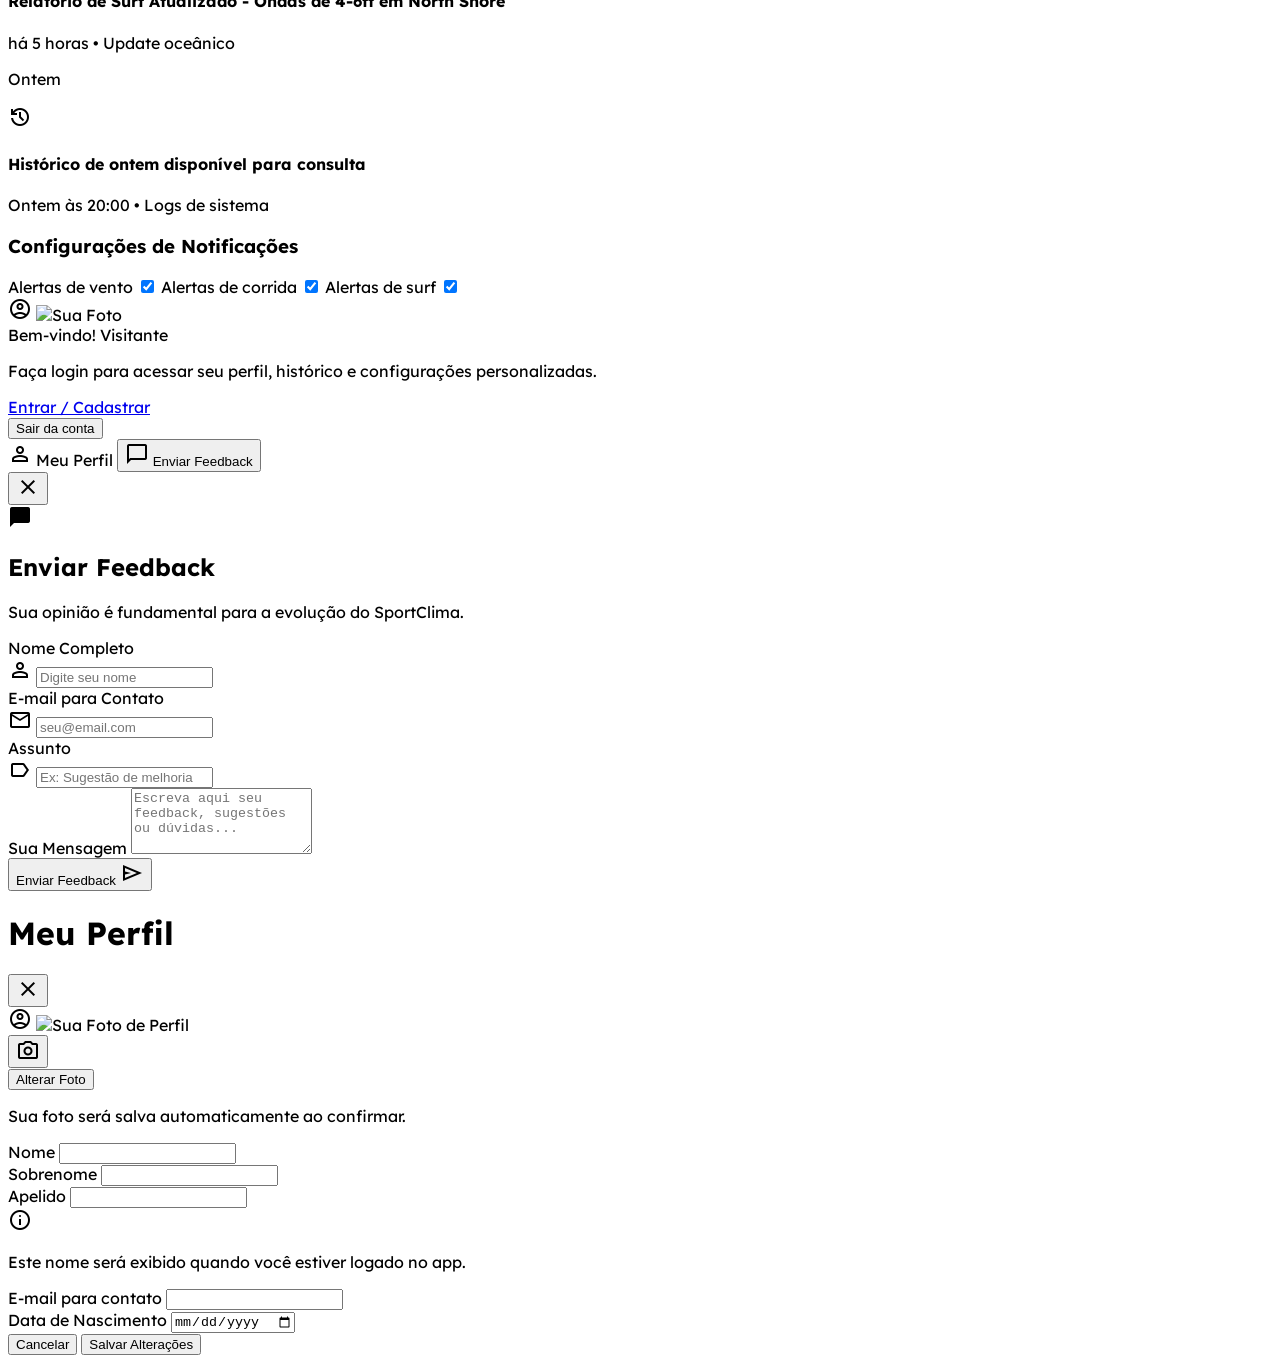
==== commit e14aad92: "2.5.6 - Bug fix: surfe restrito à cidades litorâneas" ====
--- a/index.html
+++ b/index.html
@@ -574,7 +574,7 @@
             </footer>
         </div>
     </div>
-    <script src="config.js"></script>
+    <script src="configs.js"></script>
     <script src="js/script.js"></script>
 
 </body>
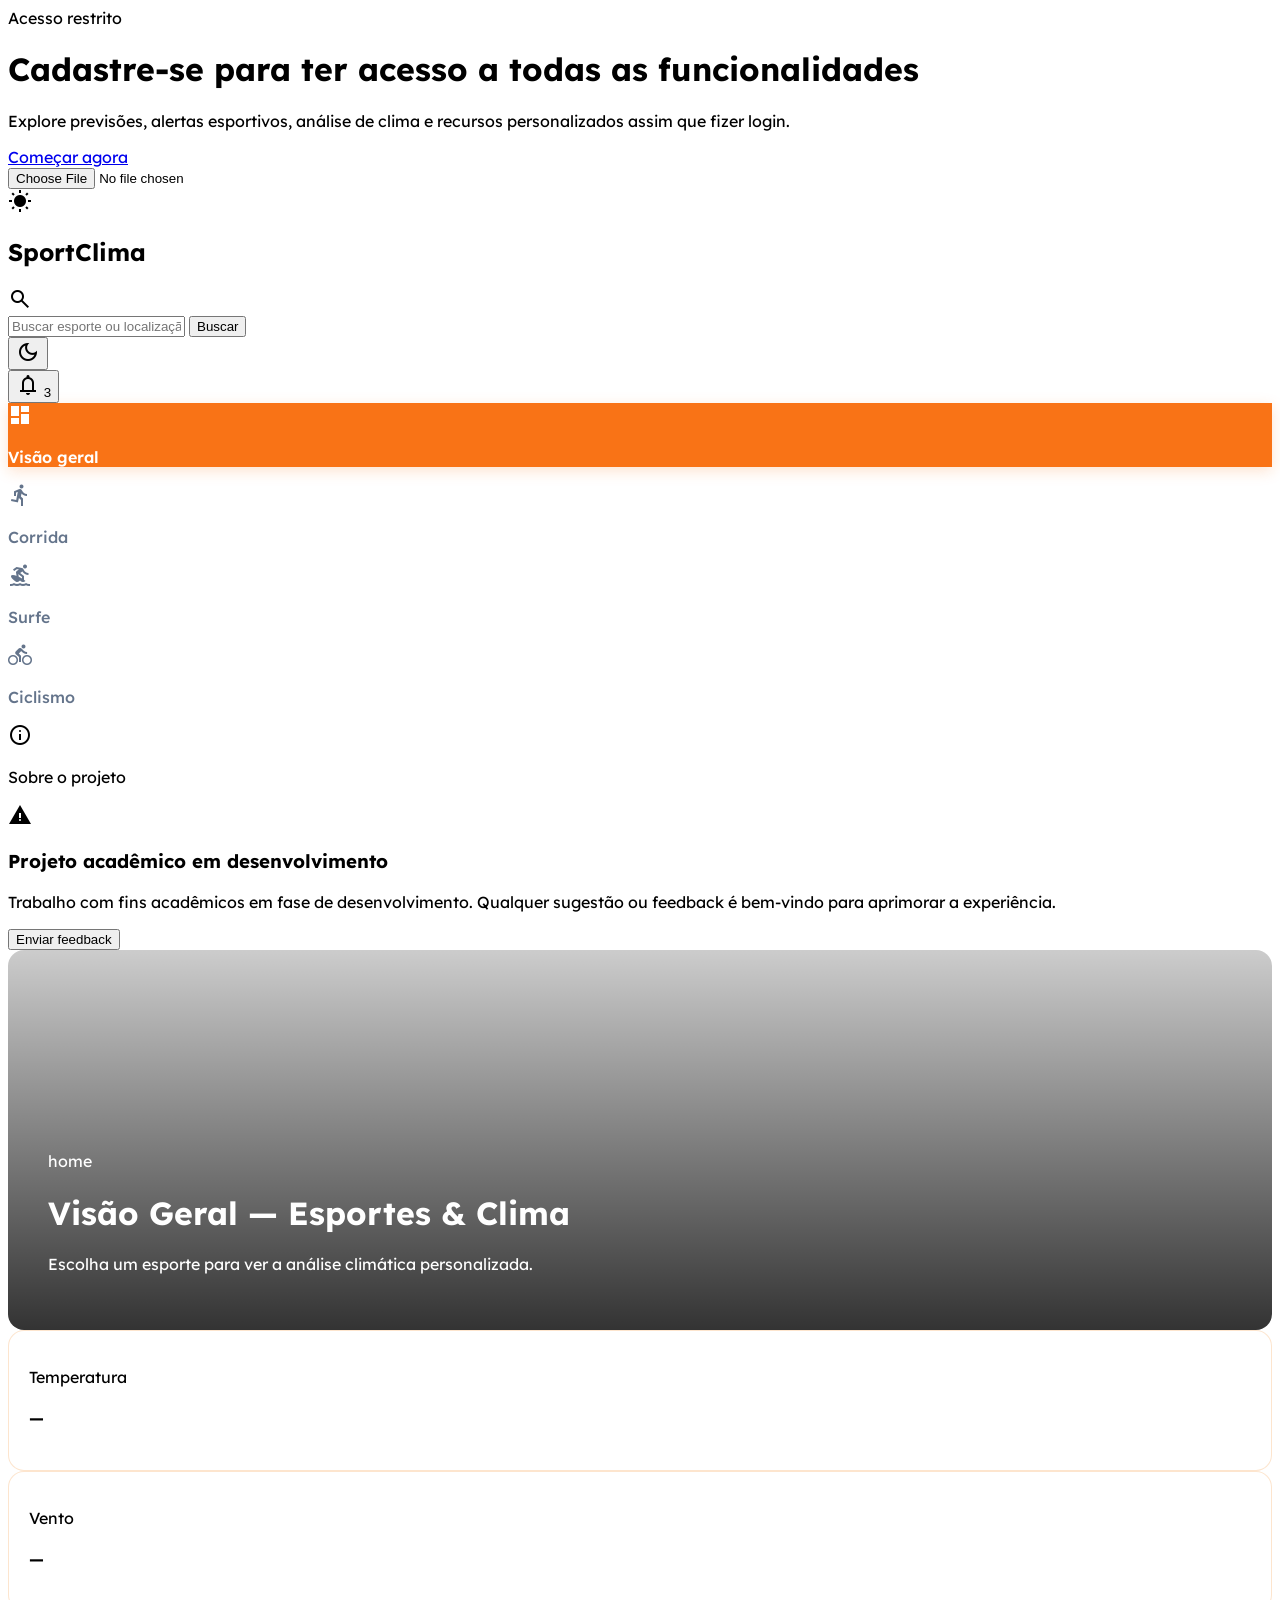
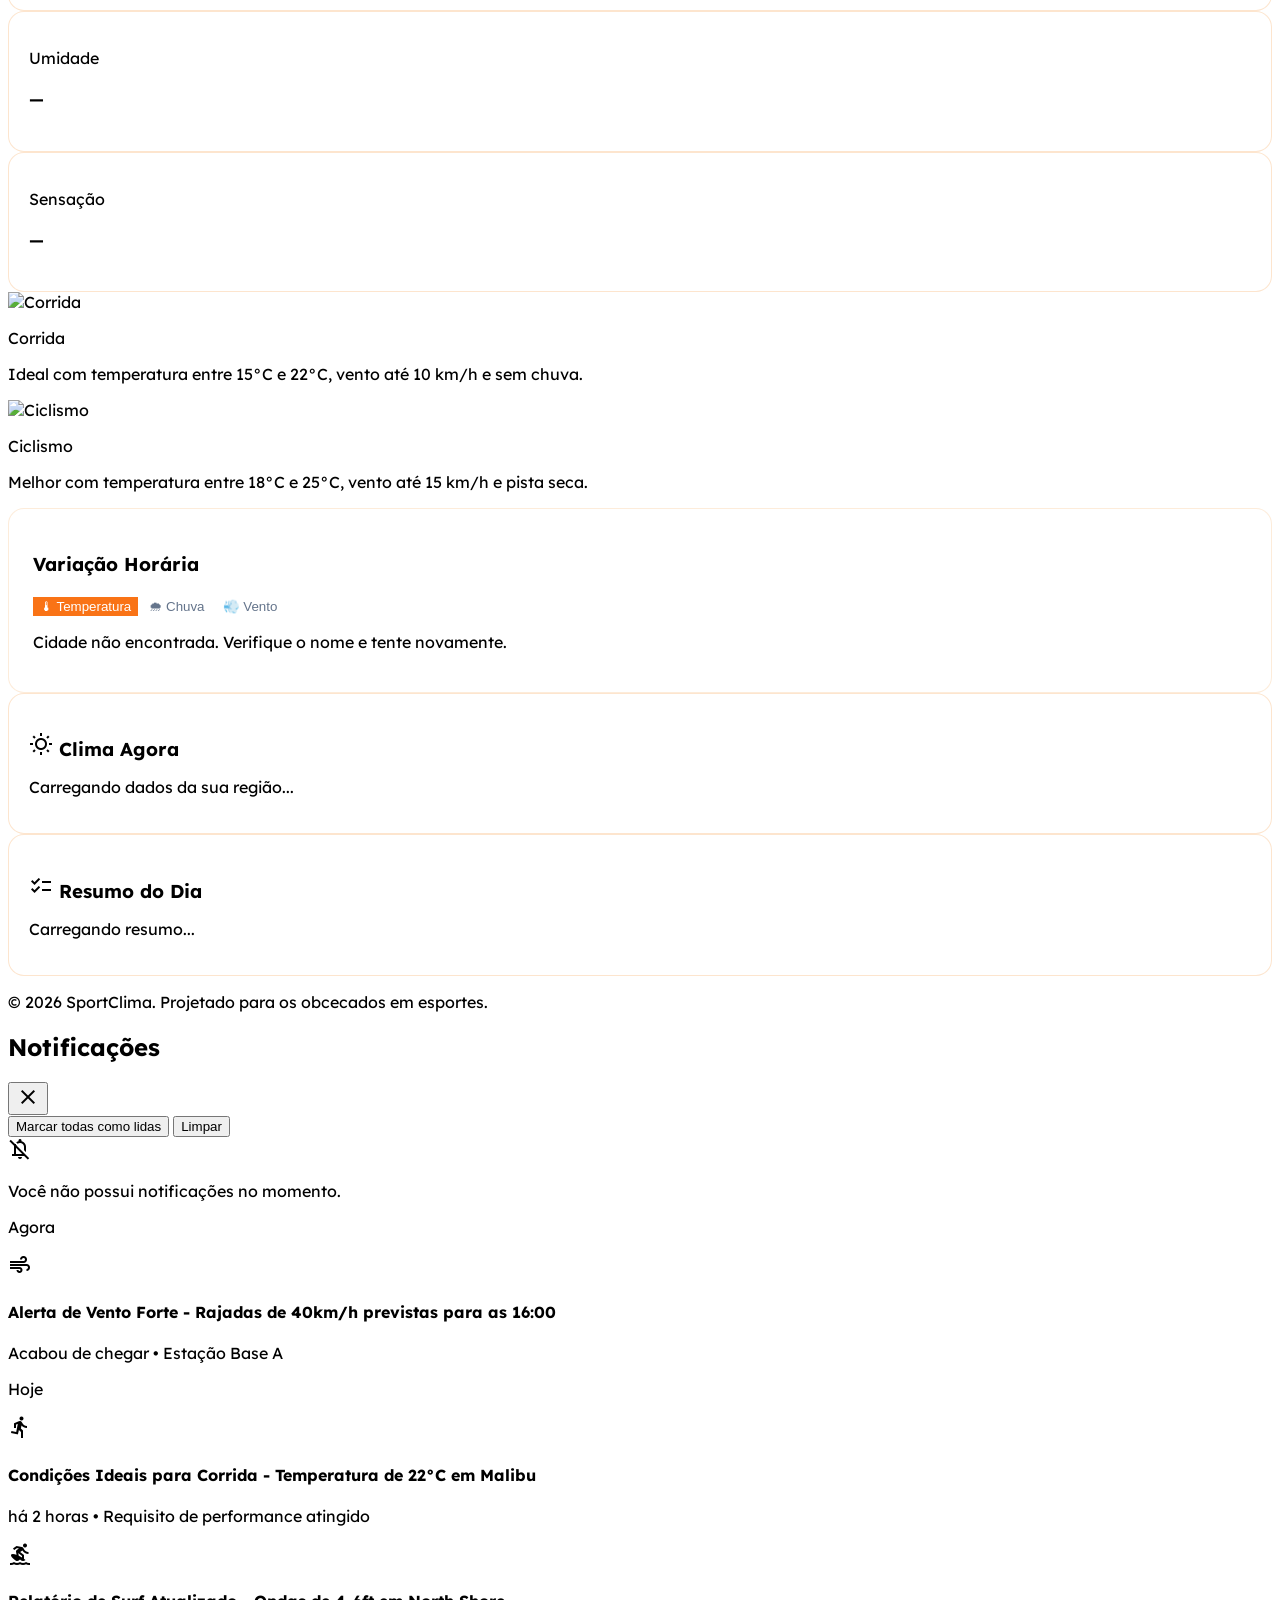
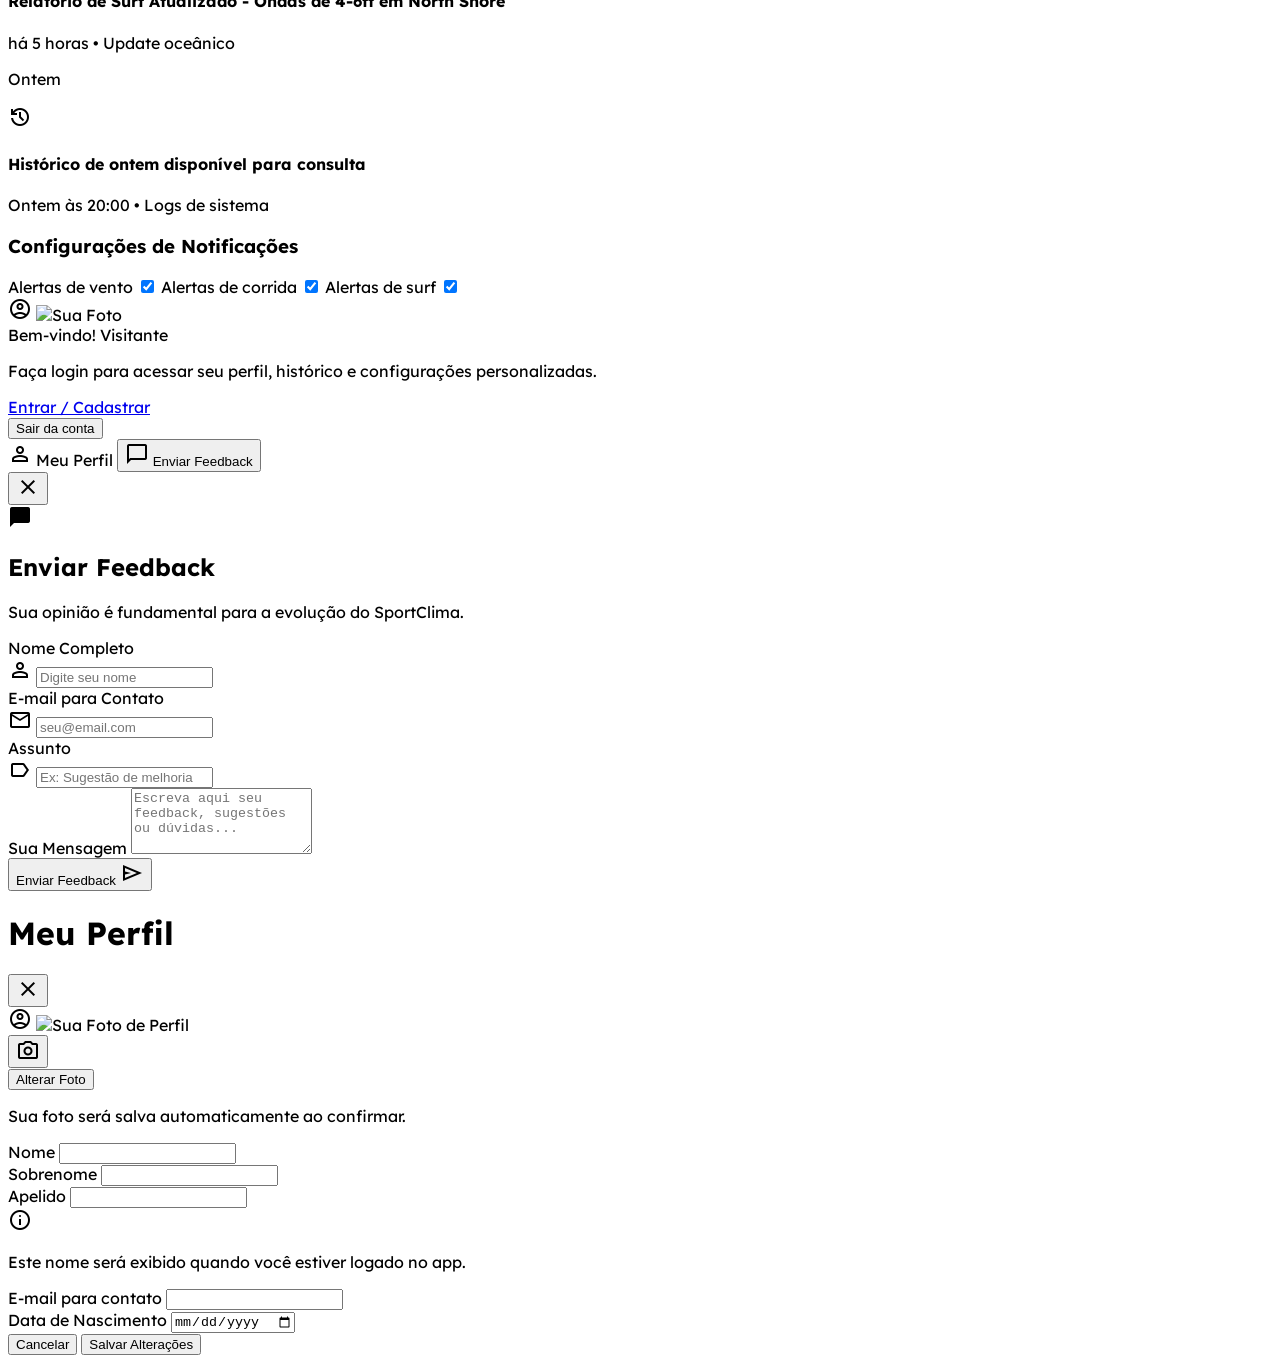
==== commit 065017ef: "2.6.9 - Alteração de icon de botão lateral" ====
--- a/index.html
+++ b/index.html
@@ -153,7 +153,7 @@
 
                     <div data-sport="ciclismo"
                         class="sport-btn-sidebar flex items-center gap-3 px-3 py-2.5 rounded-xl cursor-pointer transition-all duration-300 text-slate-500 dark:text-slate-400 hover:bg-primary/10 dark:hover:bg-surface-3 group">
-                        <span class="material-symbols-outlined group-hover:text-primary">mountain_flag</span>
+                        <span class="material-symbols-outlined group-hover:text-primary">directions_bike</span>
                         <p class="text-sm font-medium">Ciclismo</p>
                     </div>
 
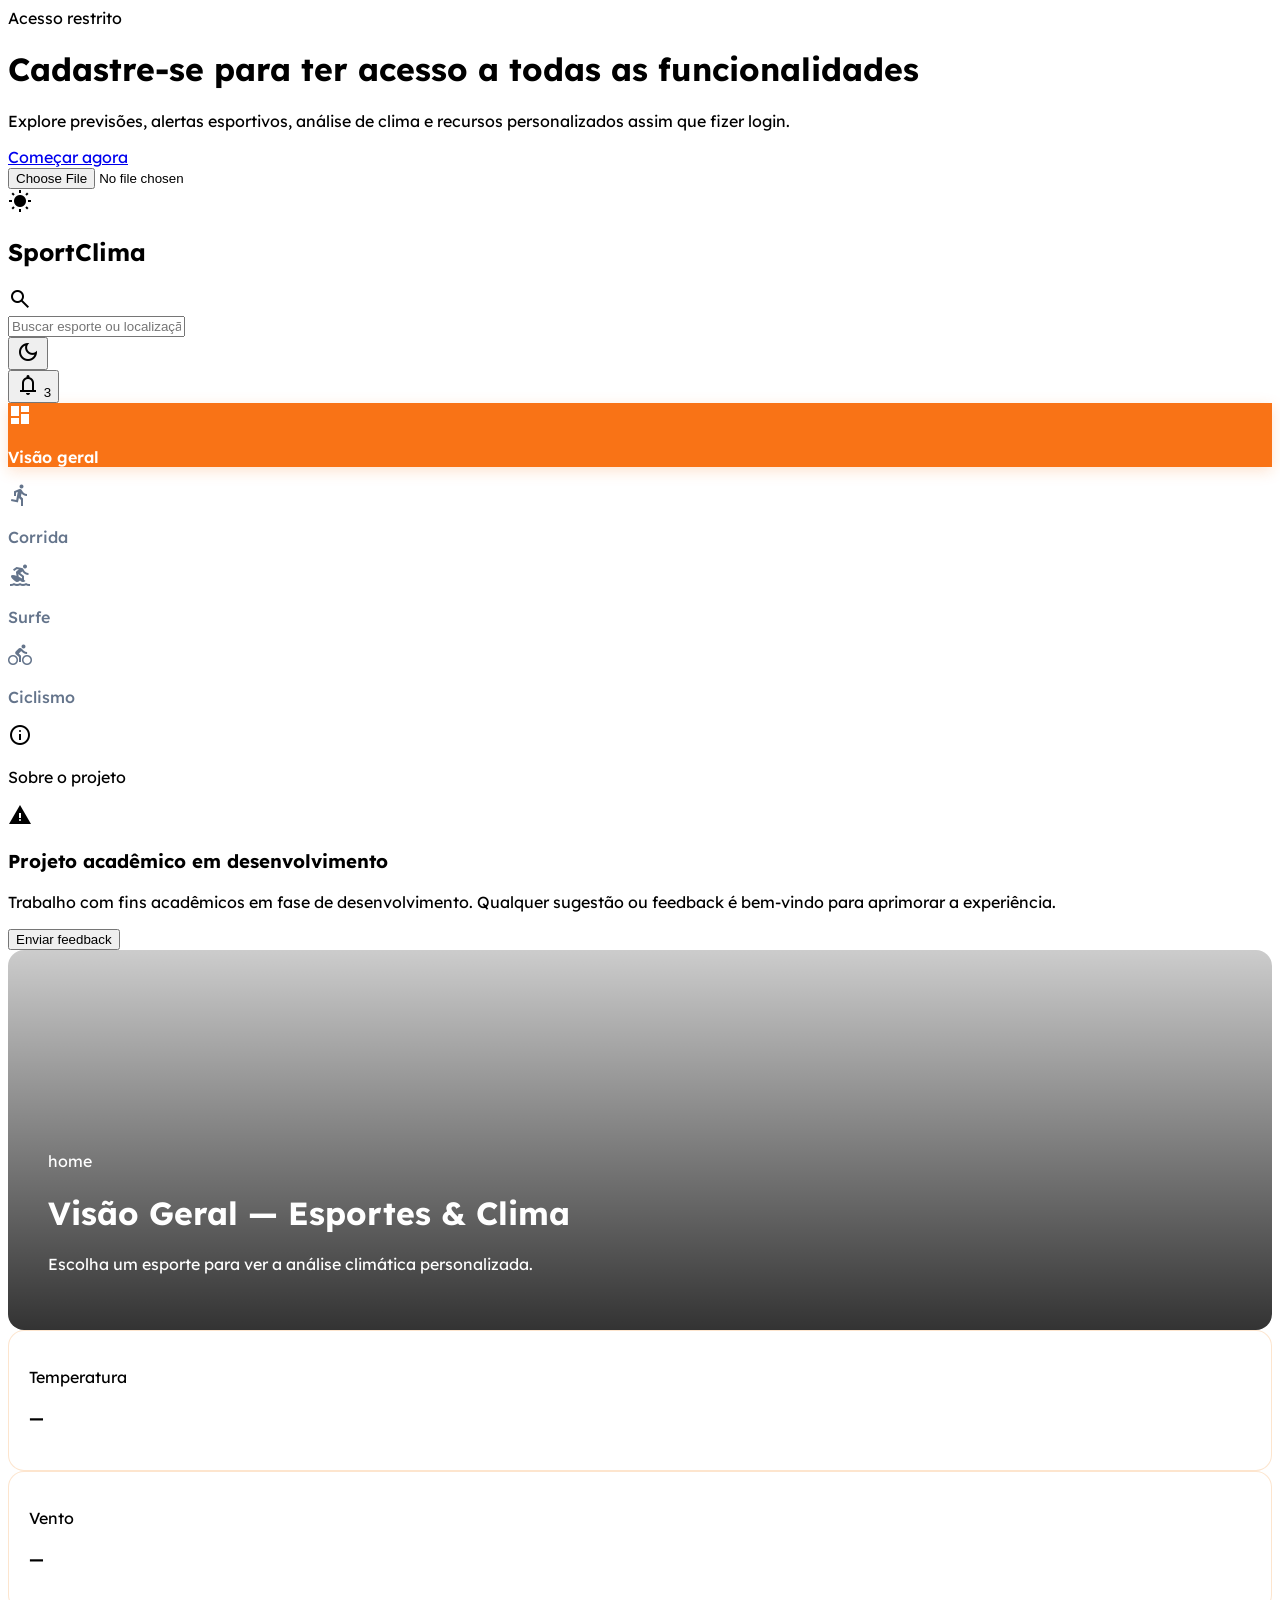
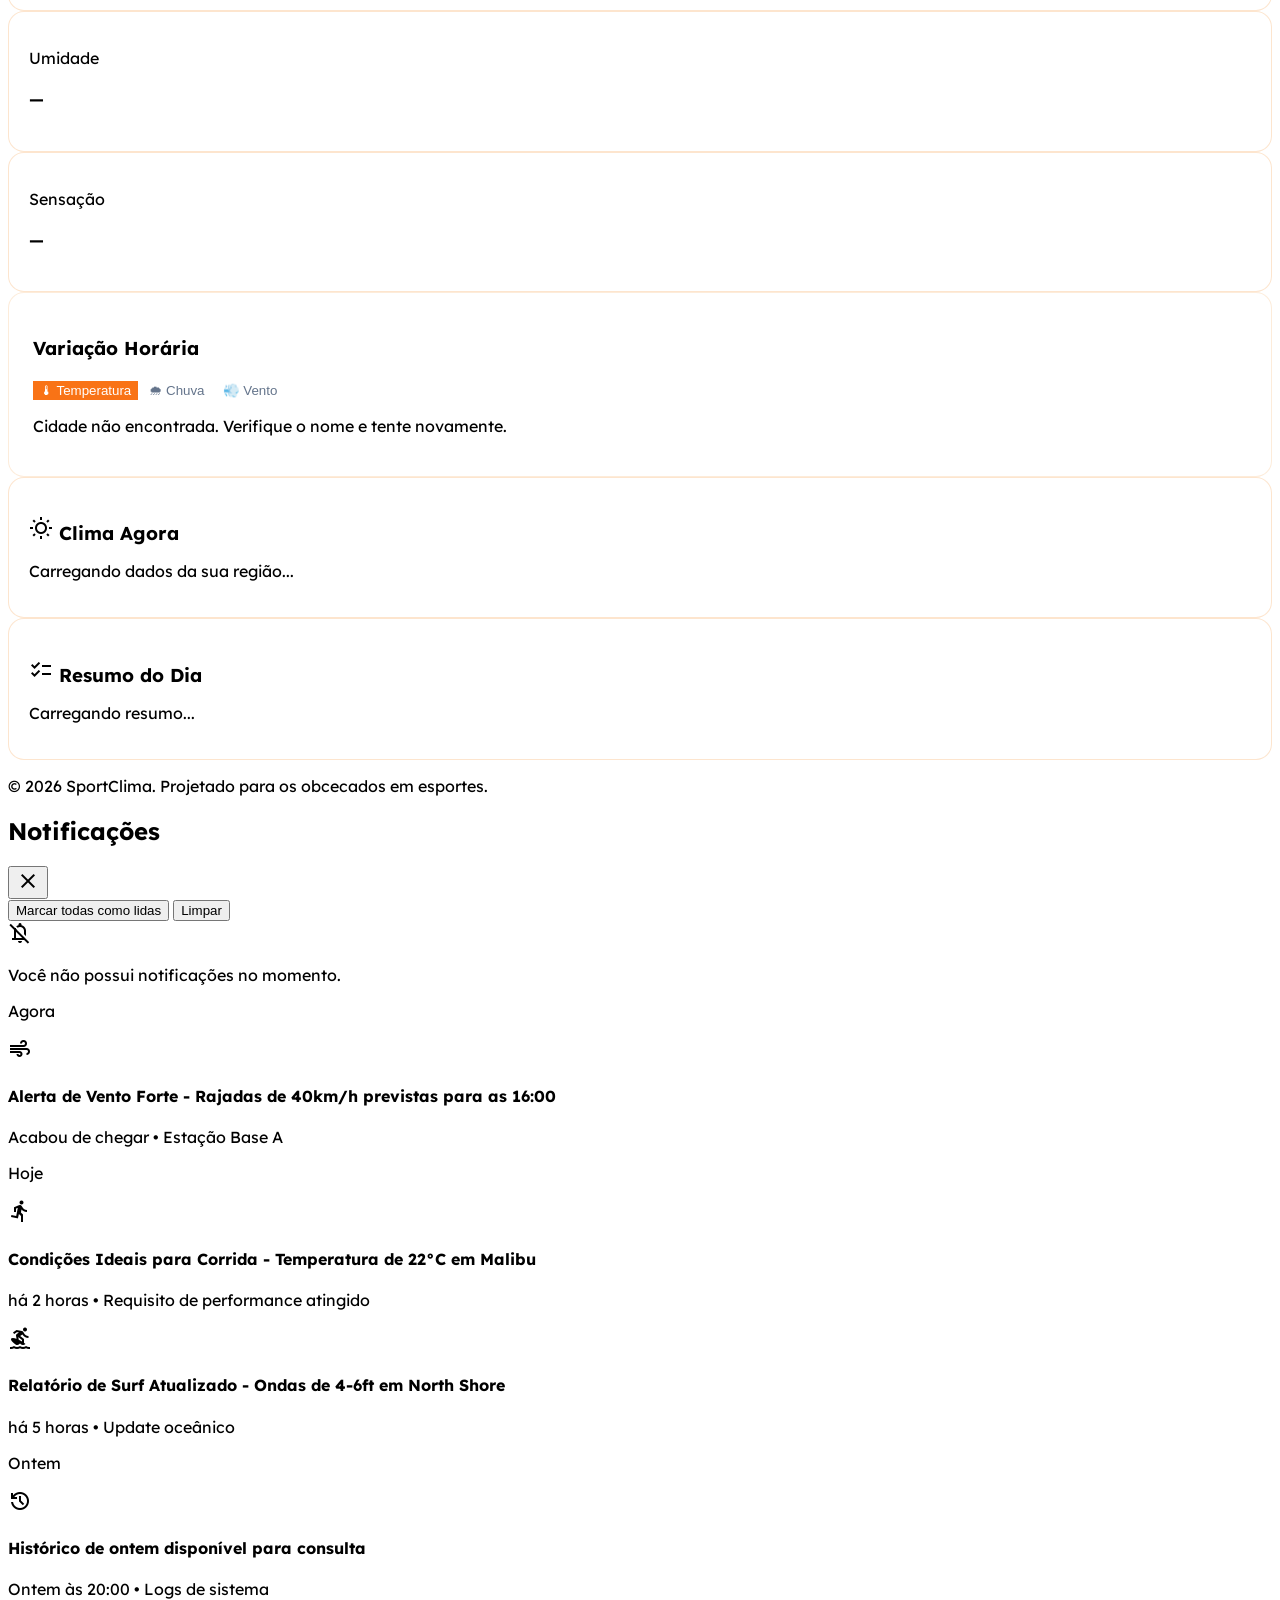
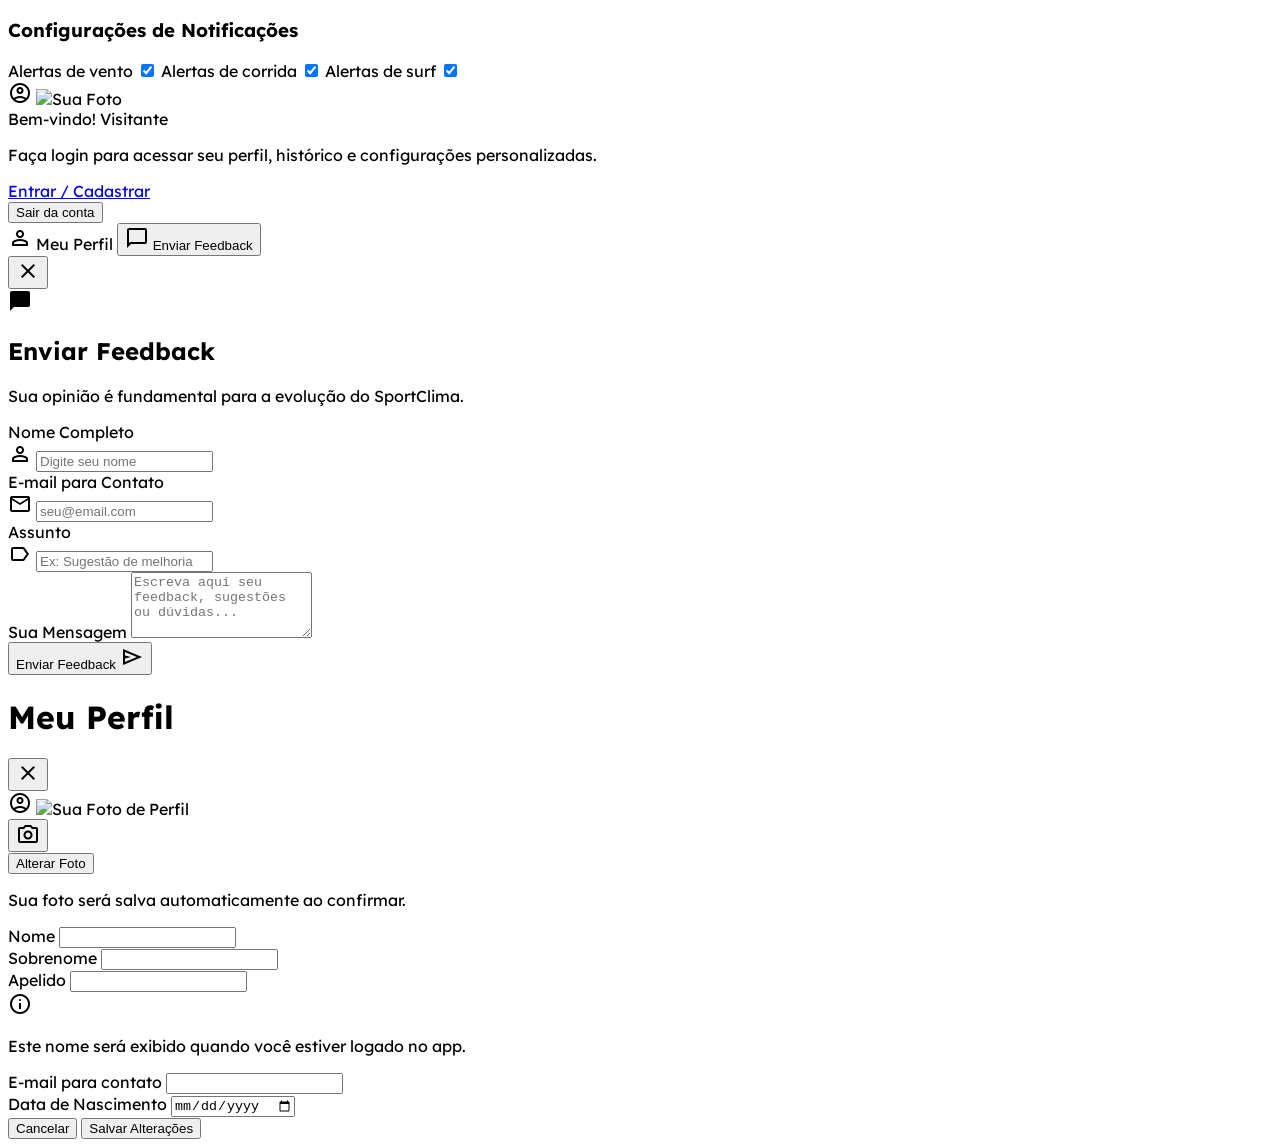
==== commit 575c335f: "2.7.0 - Substitui botão "Buscar" pela lupinha como acionador da busca" ====
--- a/index.html
+++ b/index.html
@@ -87,16 +87,13 @@
 
                 <label class="hidden sm:flex flex-col min-w-40 !h-10 max-w-64 relative">
                     <div class="flex w-full flex-1 items-stretch rounded-xl h-full">
-                        <div
-                            class="text-primary flex bg-primary/5 dark:bg-primary/10 items-center justify-center pl-4 rounded-l-xl">
+                        <div id="btnBuscarCidade"
+                            class="text-primary flex bg-primary/5 dark:bg-primary/10 items-center justify-center pl-4 rounded-l-xl cursor-pointer hover:bg-primary/20 transition-colors">
                             <span class="material-symbols-outlined text-[20px]">search</span>
                         </div>
                         <input
                             class="form-input flex w-full min-w-0 flex-1 rounded-r-xl bg-primary/5 dark:bg-primary/10 dark:text-slate-100 dark:placeholder:text-slate-500 h-full px-4 pl-2 text-sm placeholder:text-slate-400"
                            id="inputCidade" placeholder="Buscar esporte ou localização..." />
-                        <button id="btnBuscarCidade" class="px-4 bg-primary text-white text-sm font-bold rounded-r-xl hover:bg-orange-600 transition-colors">
-                            Buscar
-                         </button>
                     </div>
                     <div id="suggestions" class="absolute top-full left-0 right-0 bg-white dark:bg-surface-1 border border-slate-200 dark:border-surface-3 rounded-xl shadow-lg mt-1 hidden z-50 max-h-60 overflow-y-auto">
                         <!-- Sugestões de cidades próximas aparecerão aqui -->
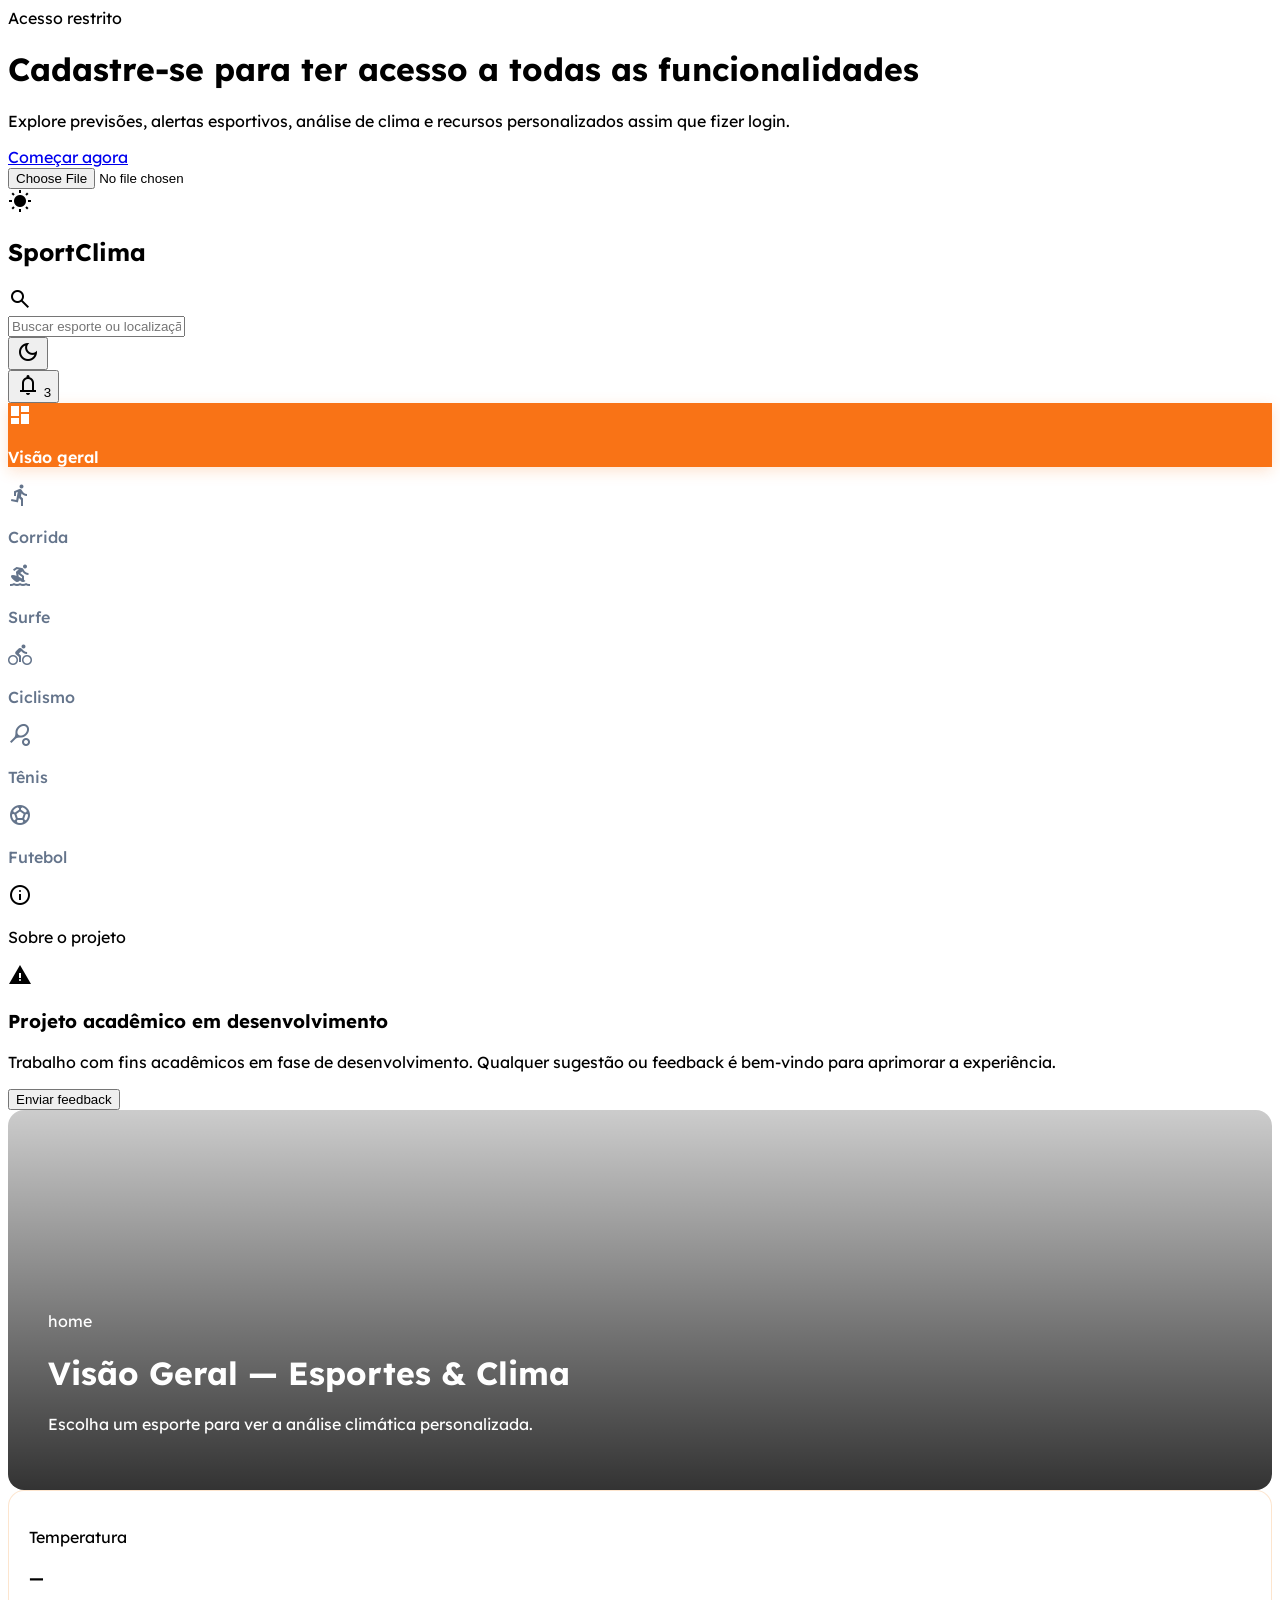
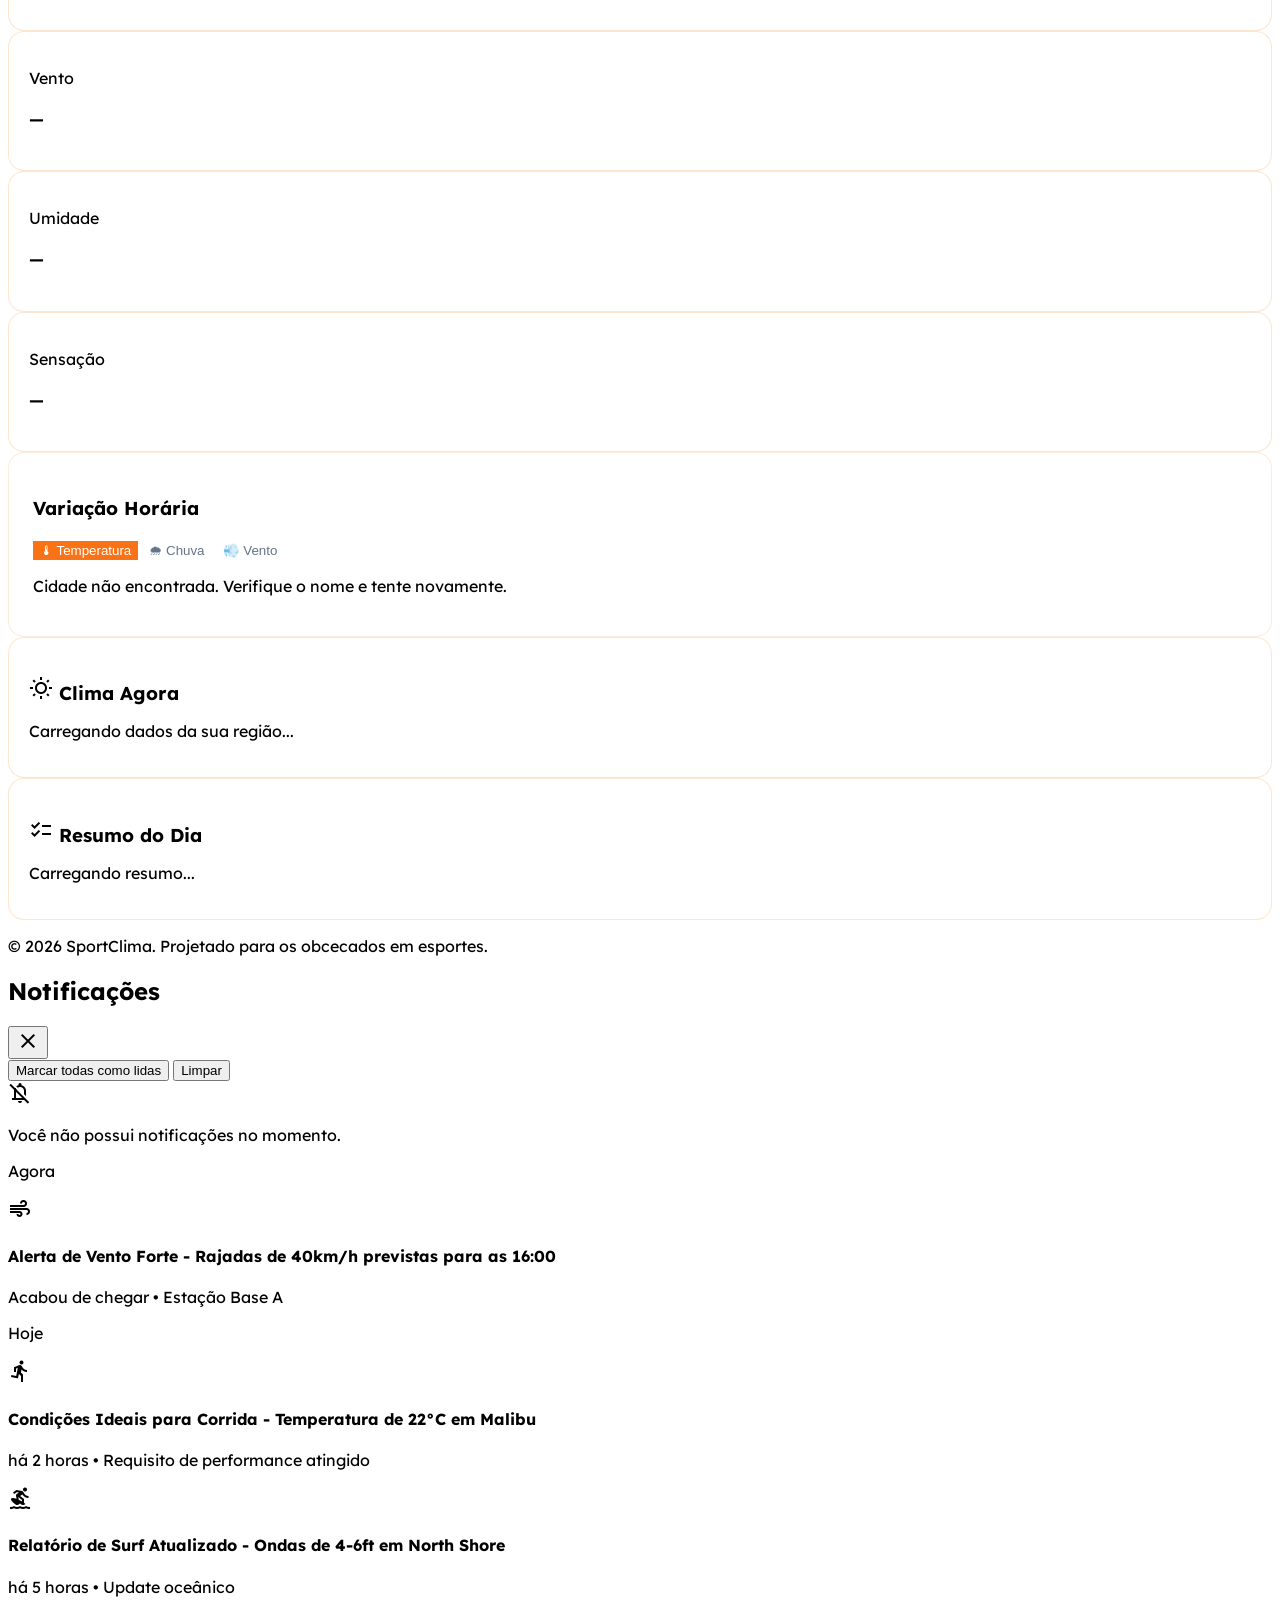
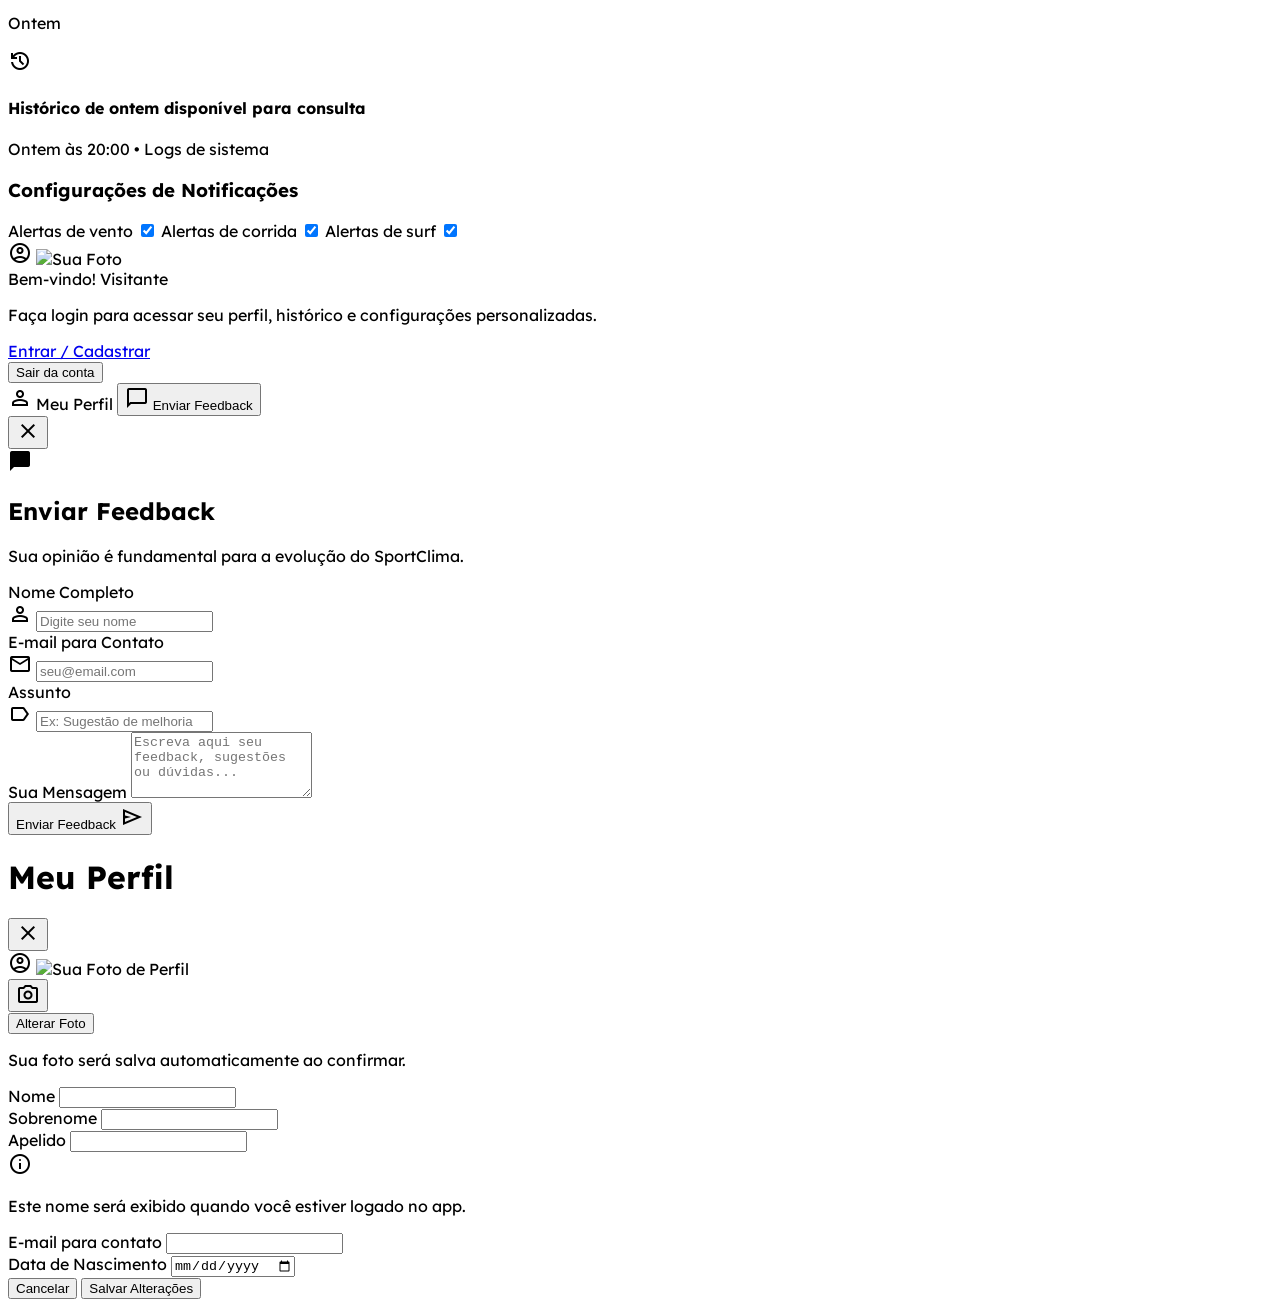
==== commit 0f35ea64: "2.8.0 - Adição de Tênis e Futebol" ====
--- a/index.html
+++ b/index.html
@@ -154,6 +154,18 @@
                         <p class="text-sm font-medium">Ciclismo</p>
                     </div>
 
+                    <div data-sport="tenis"
+                        class="sport-btn-sidebar flex items-center gap-3 px-3 py-2.5 rounded-xl cursor-pointer transition-all duration-300 text-slate-500 dark:text-slate-400 hover:bg-primary/10 dark:hover:bg-surface-3 group">
+                        <span class="material-symbols-outlined group-hover:text-primary">sports_tennis</span>
+                        <p class="text-sm font-medium">Tênis</p>
+                    </div>
+
+                    <div data-sport="futebol"
+                        class="sport-btn-sidebar flex items-center gap-3 px-3 py-2.5 rounded-xl cursor-pointer transition-all duration-300 text-slate-500 dark:text-slate-400 hover:bg-primary/10 dark:hover:bg-surface-3 group">
+                        <span class="material-symbols-outlined group-hover:text-primary">sports_soccer</span>
+                        <p class="text-sm font-medium">Futebol</p>
+                    </div>
+
                     <div class="my-1 border-t border-slate-200 dark:border-surface-3"></div>
 
                     <div id="sobreProjetoBtn"
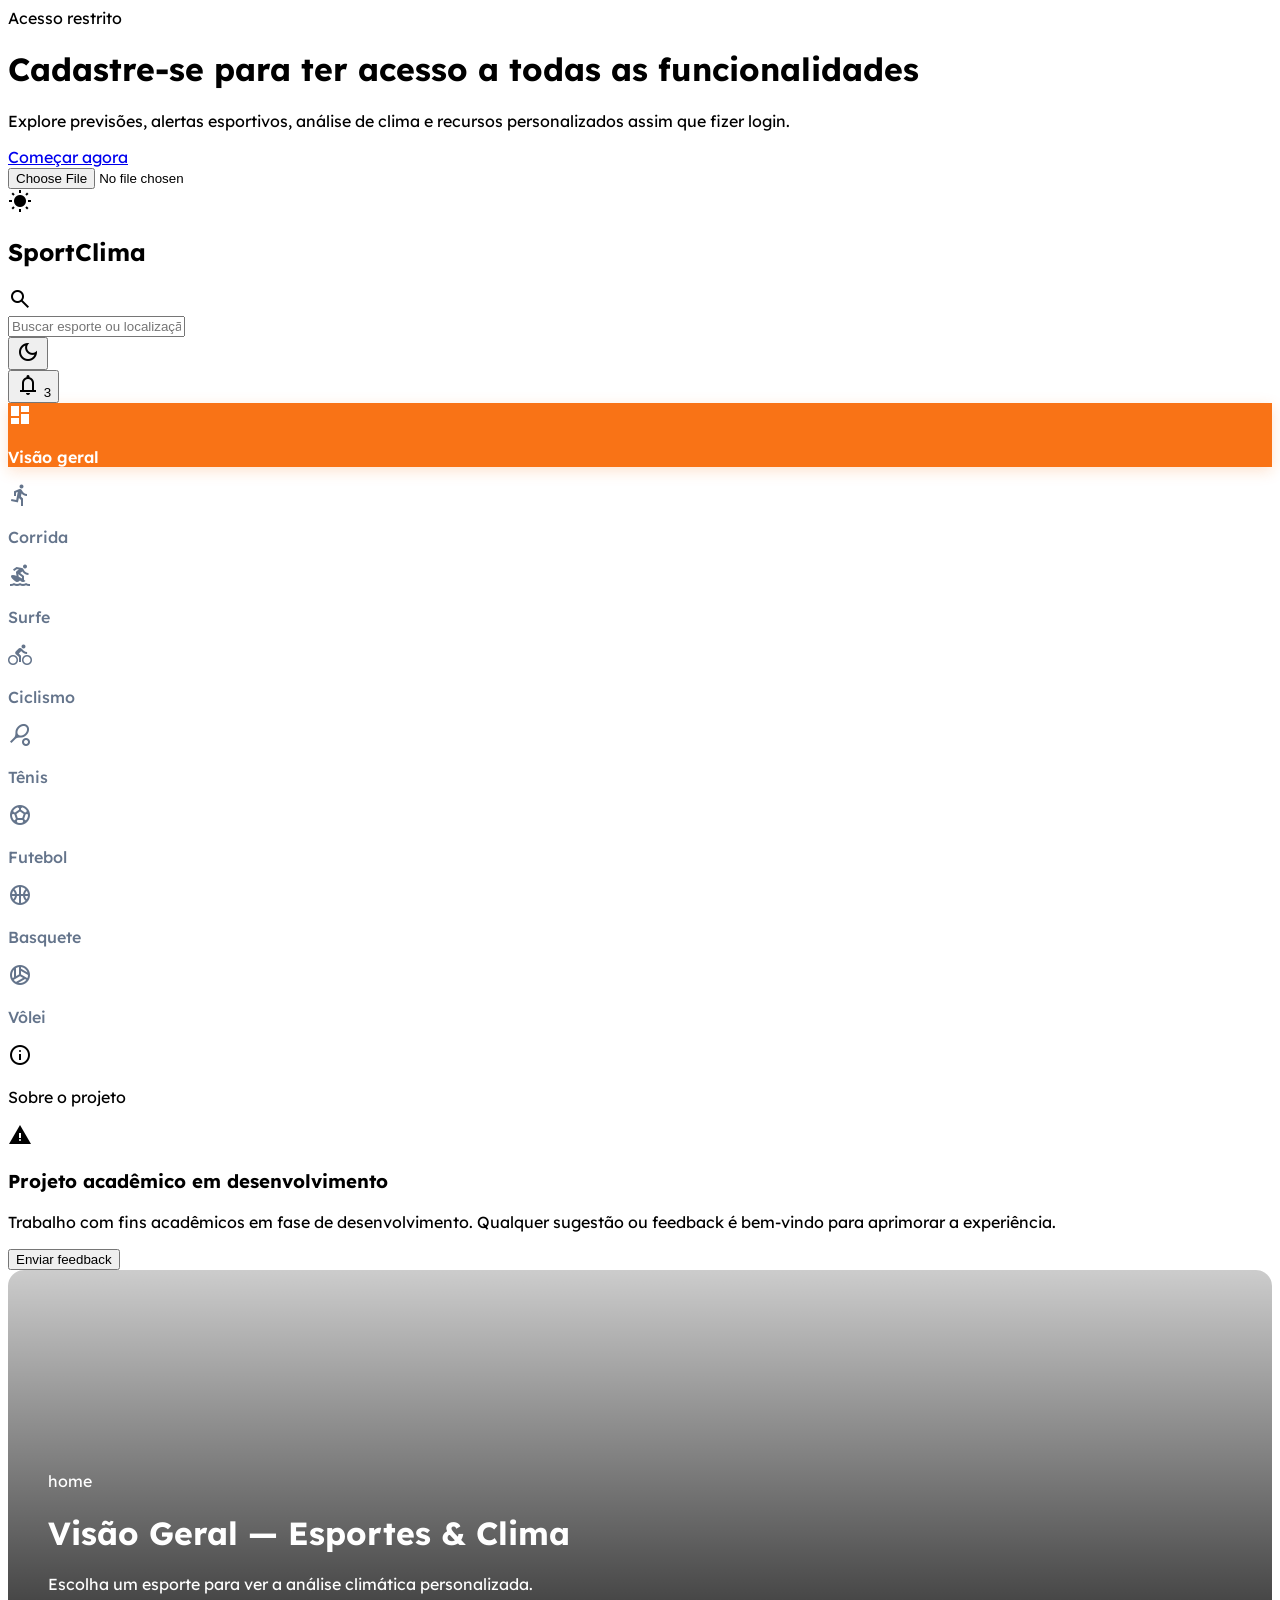
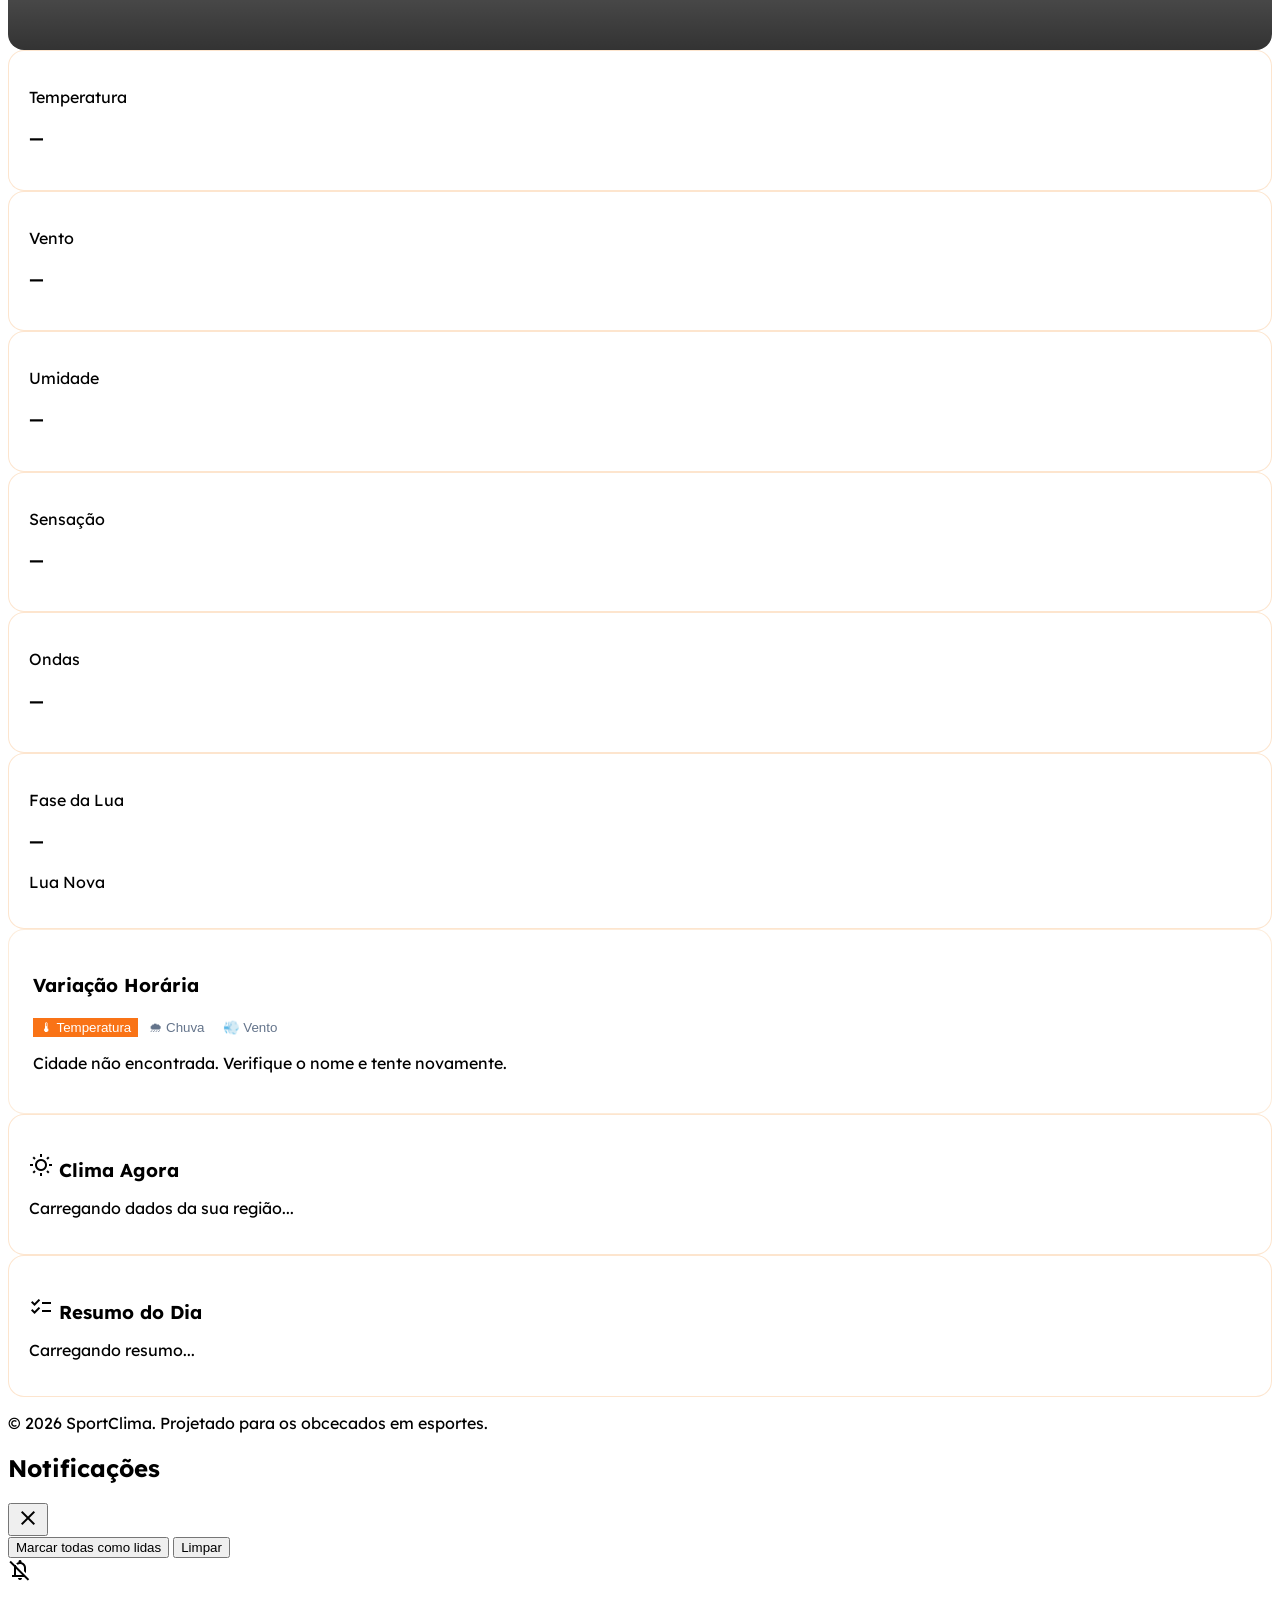
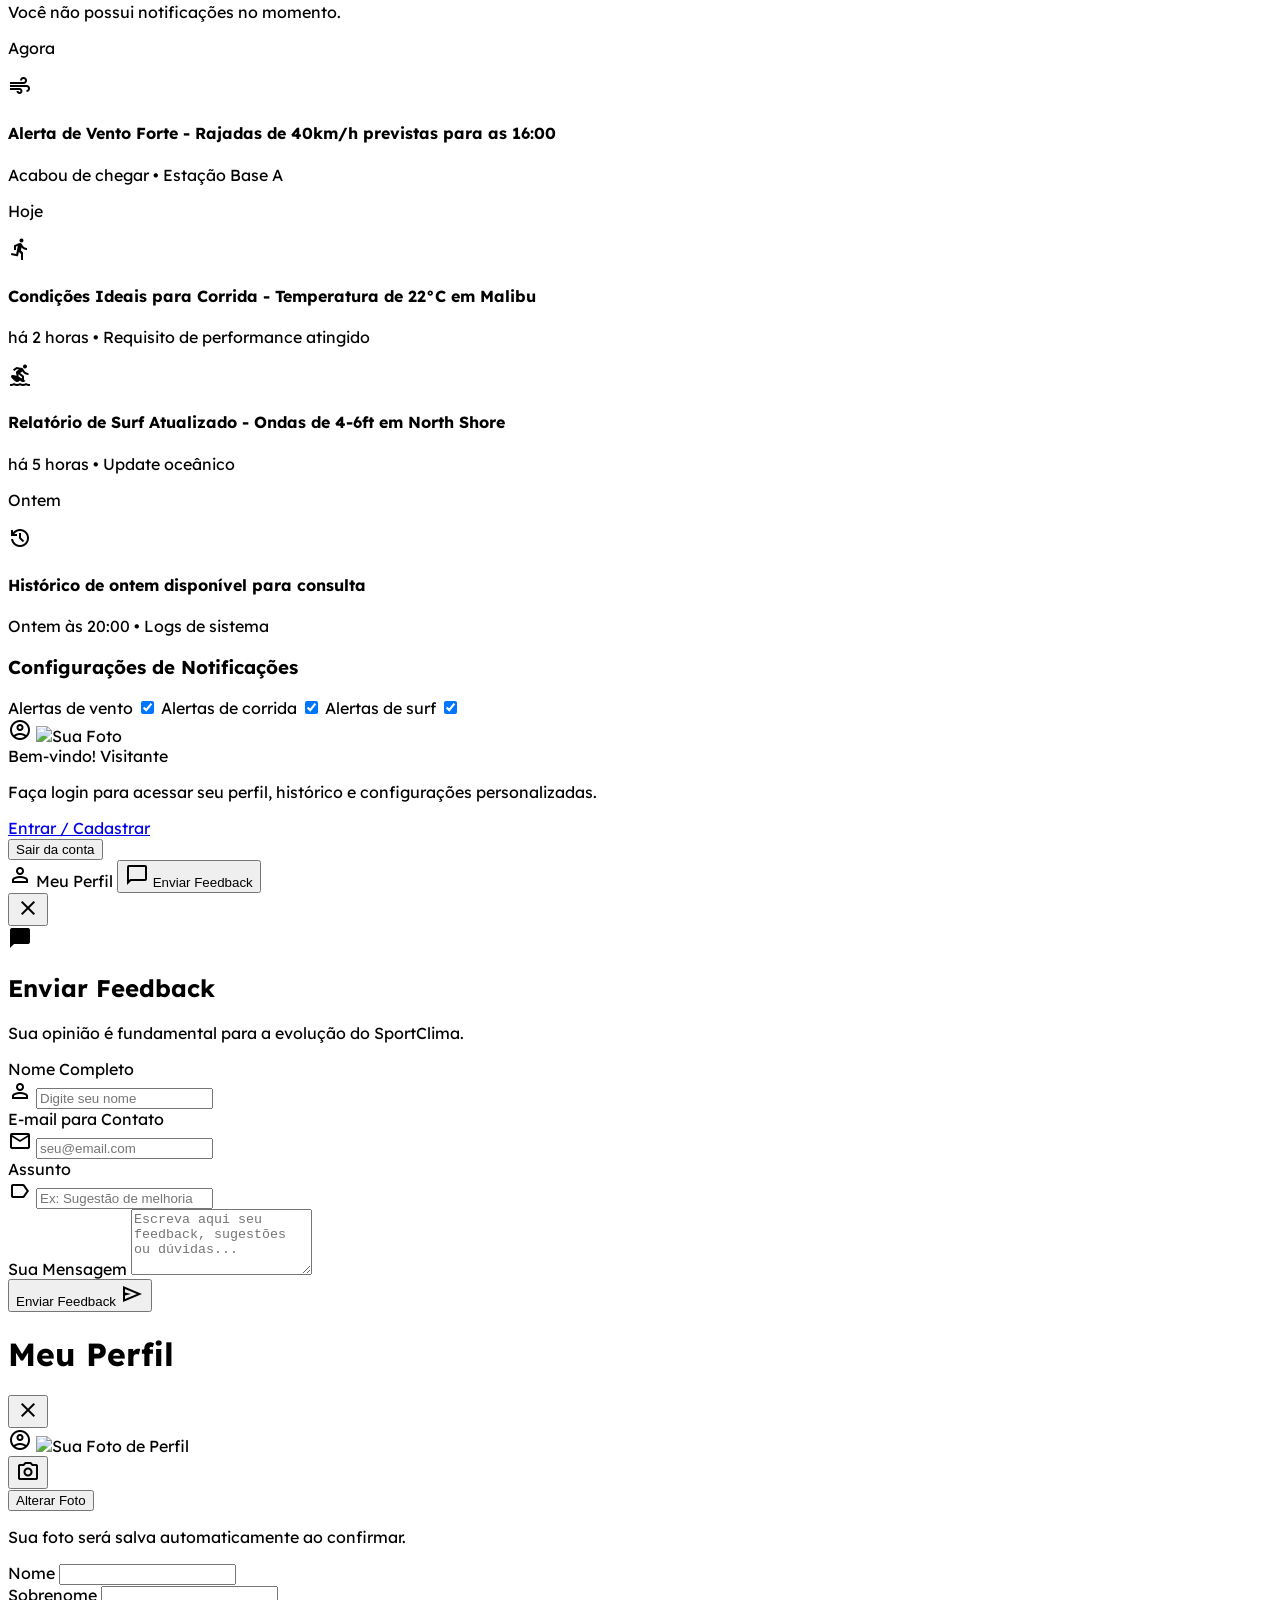
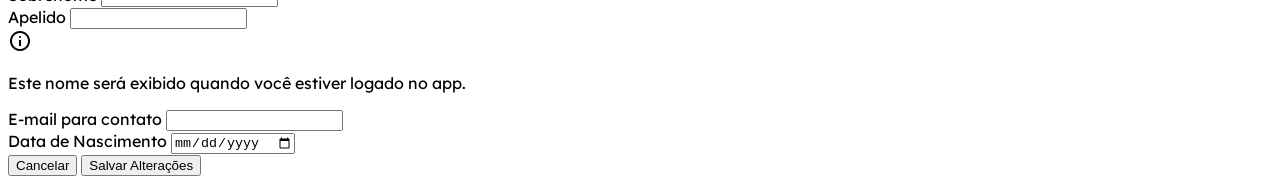
==== commit e1820a44: "2.13.0 - Adição de basquete e volei na aplicação" ====
--- a/index.html
+++ b/index.html
@@ -85,7 +85,7 @@
 
             <div class="flex flex-1 justify-end gap-4 md:gap-6 items-center">
 
-                <label class="hidden sm:flex flex-col min-w-40 !h-10 max-w-64 relative">
+                <label class="flex flex-col min-w-40 !h-10 max-w-64 relative">
                     <div class="flex w-full flex-1 items-stretch rounded-xl h-full">
                         <div id="btnBuscarCidade"
                             class="text-primary flex bg-primary/5 dark:bg-primary/10 items-center justify-center pl-4 rounded-l-xl cursor-pointer hover:bg-primary/20 transition-colors">
@@ -164,6 +164,18 @@
                         class="sport-btn-sidebar flex items-center gap-3 px-3 py-2.5 rounded-xl cursor-pointer transition-all duration-300 text-slate-500 dark:text-slate-400 hover:bg-primary/10 dark:hover:bg-surface-3 group">
                         <span class="material-symbols-outlined group-hover:text-primary">sports_soccer</span>
                         <p class="text-sm font-medium">Futebol</p>
+                    </div>
+
+                    <div data-sport="basquete"
+                        class="sport-btn-sidebar flex items-center gap-3 px-3 py-2.5 rounded-xl cursor-pointer transition-all duration-300 text-slate-500 dark:text-slate-400 hover:bg-primary/10 dark:hover:bg-surface-3 group">
+                        <span class="material-symbols-outlined group-hover:text-primary">sports_basketball</span>
+                        <p class="text-sm font-medium">Basquete</p>
+                    </div>
+
+                    <div data-sport="volei"
+                        class="sport-btn-sidebar flex items-center gap-3 px-3 py-2.5 rounded-xl cursor-pointer transition-all duration-300 text-slate-500 dark:text-slate-400 hover:bg-primary/10 dark:hover:bg-surface-3 group">
+                        <span class="material-symbols-outlined group-hover:text-primary">sports_volleyball</span>
+                        <p class="text-sm font-medium">Vôlei</p>
                     </div>
 
                     <div class="my-1 border-t border-slate-200 dark:border-surface-3"></div>
